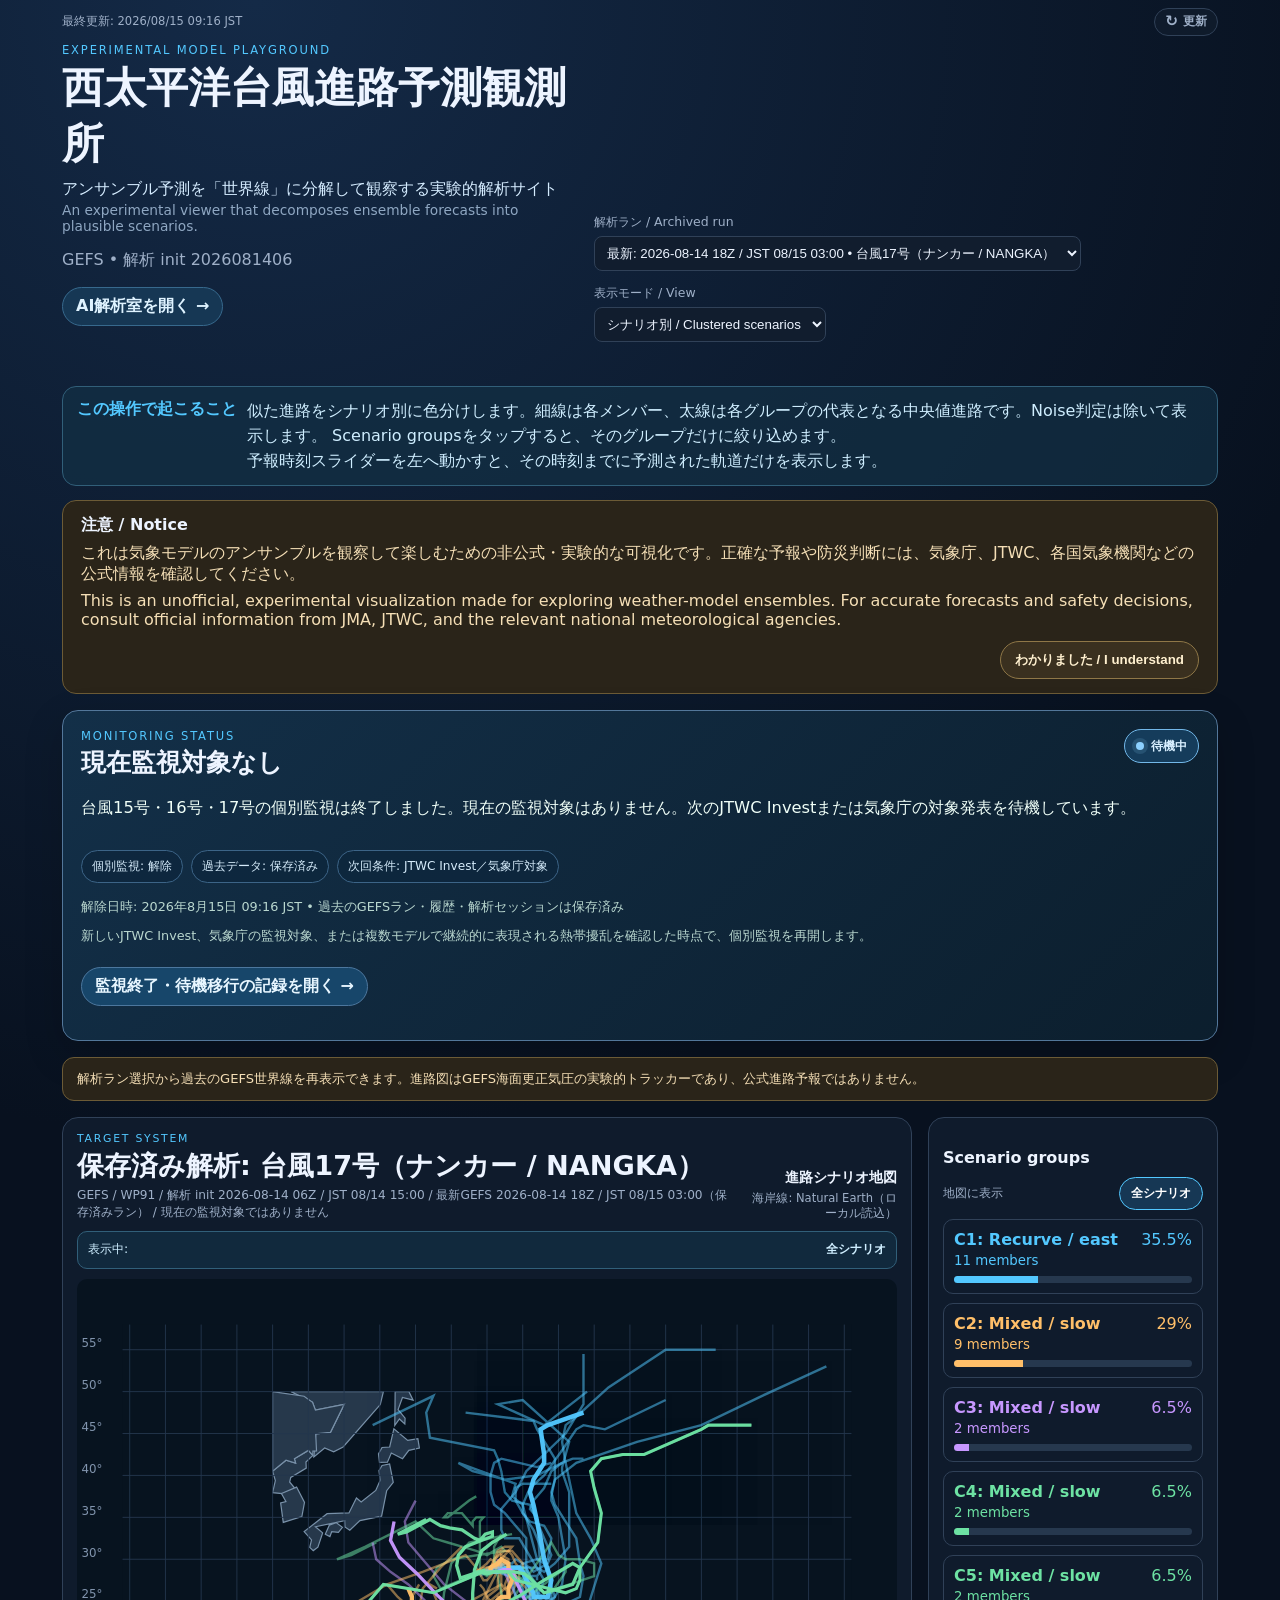
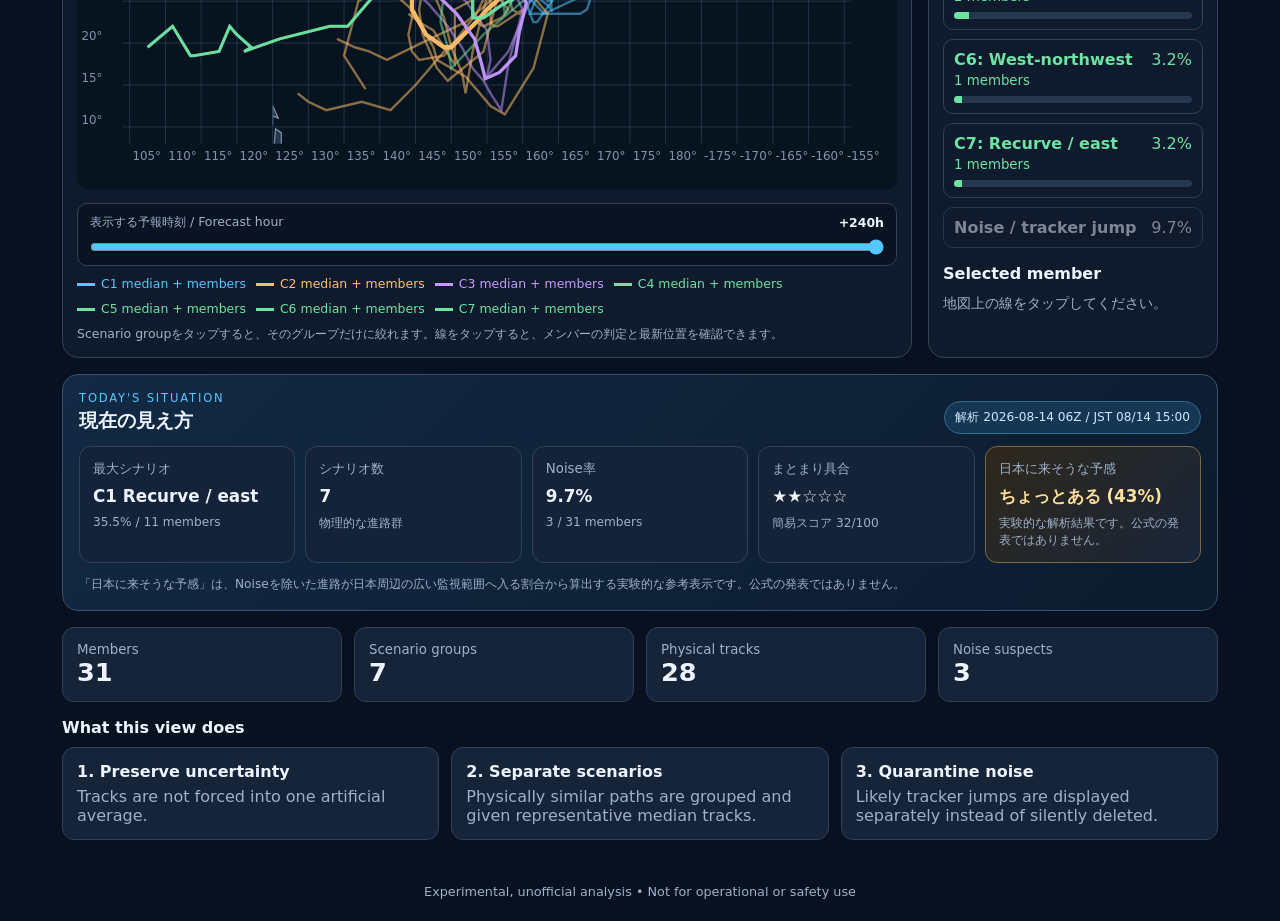
==== index.html @ e4cf3790 "Refresh standby status assets" ====
<!doctype html>
<html lang="ja">
<head>
<meta charset="utf-8"><meta name="viewport" content="width=device-width,initial-scale=1">
<title>西太平洋台風進路予測観測所</title>
<link rel="stylesheet" href="styles.css?v=20260730-map-hour-slider">
<link rel="stylesheet" href="refresh-control.css?v=20260730-last-updated">
<link rel="stylesheet" href="target-layout.css?v=20260716-1748">
<link rel="stylesheet" href="monitor-status.css?v=20260815-standby">
<style>.trackingIdentityNotice{margin:0 0 10px;padding:9px 11px;border:1px solid #8f7747;border-radius:9px;background:#2a2419;color:#ffe1a3;font-size:.8rem;line-height:1.5}</style>
</head>
<body>
<header>
  <div class="utilityBar">
    <time id="lastUpdated" class="lastUpdated" aria-live="polite">最終更新: 確認中…</time>
    <button id="refreshButton" class="refreshButton" type="button" aria-label="最新データに更新">
      <span aria-hidden="true">↻</span>
      更新
    </button>
  </div>
  <div class="headerLayout">
    <div>
      <p class="eyebrow">EXPERIMENTAL MODEL PLAYGROUND</p>
      <h1 id="title">西太平洋台風進路予測観測所</h1>
      <p class="tagline">アンサンブル予測を「世界線」に分解して観察する実験的解析サイト</p>
      <p class="taglineEn">An experimental viewer that decomposes ensemble forecasts into plausible scenarios.</p>
      <p id="subtitle"></p>
      <p><a class="analysisRoomLink" href="analysis.html">AI解析室を開く →</a></p>
    </div>
    <div class="controls">
      <label>解析ラン / Archived run
        <select id="runSelector" aria-label="表示するGEFS解析ラン">
          <option value="./data.json">最新ランを読み込み中…</option>
        </select>
      </label>
      <label>表示モード / View
        <select id="view">
          <option value="clustered">シナリオ別 / Clustered scenarios</option>
          <option value="raw">全進路 / Raw spaghetti</option>
          <option value="noise">ノイズ診断 / Noise diagnostics</option>
        </select>
      </label>
    </div>
  </div>
</header>
<main>
  <section id="controlHelp" class="controlHelp" aria-live="polite"></section>
  <section id="disclaimer" class="disclaimer">
    <strong>注意 / Notice</strong>
    <div class="disclaimerBody"><p id="discJa"></p><p id="discEn"></p></div>
    <div class="disclaimerActions"><button id="disclaimerDismiss" type="button" aria-expanded="true">わかりました / I understand</button></div>
  </section>
  <section class="monitorStatus" aria-labelledby="monitorStatusTitle">
    <div class="monitorStatusHeader">
      <div>
        <p class="eyebrow">MONITORING STATUS</p>
        <h2 id="monitorStatusTitle">公式IDを照合中…</h2>
      </div>
      <span id="monitorStateBadge" class="monitorStateBadge">確認中</span>
    </div>
    <p id="monitorConclusion" class="monitorConclusion">公式ソースを読み込んでいます。</p>
    <div id="officialIdentityList" class="officialIdentityList" aria-label="公式ID照合結果"></div>
    <div id="monitorSignals" class="monitorSignals" aria-label="ID照合状況"></div>
    <p id="monitorMeta" class="monitorMeta"></p>
    <p id="monitorNext" class="monitorNext"></p>
    <p><a class="analysisRoomLink" href="analysis.html" data-monitor-session-link>監視対象の切替記録を開く →</a></p>
  </section>
  <aside class="archivedRunNotice" aria-label="保存済み解析データについて">
    解析ラン選択から過去のGEFS世界線を再表示できます。進路図はGEFS海面更正気圧の実験的トラッカーであり、公式進路予報ではありません。
  </aside>
  <section class="layout mapFirst">
    <div class="plotPanel">
      <div class="mapHeader">
        <div class="mapTitleBlock">
          <span class="eyebrow">TARGET SYSTEM</span>
          <strong id="targetName">読み込み中…</strong>
          <small id="targetMeta"></small>
        </div>
        <div class="mapStatusBlock"><strong>進路シナリオ地図</strong><span id="mapStatus">海岸線を読み込み中…</span></div>
      </div>
      <p id="trackingIdentityNotice" class="trackingIdentityNotice" hidden aria-live="polite"></p>
      <div id="activeScenarioFilter" class="activeScenarioFilter" aria-live="polite"></div>
      <svg id="plot" viewBox="0 0 900 560" role="img" aria-label="Western Pacific ensemble tracks over a geographic basemap"></svg>
      <label class="forecastTimeControl" for="hour">
        <span class="forecastTimeHeader">
          <span>表示する予報時刻 / Forecast hour</span>
          <output id="hourLabel" for="hour">+240h</output>
        </span>
        <input id="hour" type="range" min="0" max="240" step="6" value="240">
      </label>
      <div class="legend" id="legend"></div>
      <p class="mapHint">Scenario groupをタップすると、そのグループだけに絞れます。線をタップすると、メンバーの判定と最新位置を確認できます。</p>
    </div>
    <aside><h2>Scenario groups</h2><div id="clusters"></div><h2>Selected member</h2><div id="detail" class="detail">地図上の線をタップしてください。</div></aside>
  </section>
  <section class="situationPanel" aria-labelledby="situationTitle">
    <div class="situationHeader">
      <div><p class="eyebrow">TODAY'S SITUATION</p><h2 id="situationTitle">現在の見え方</h2></div>
      <span id="situationUpdated" class="updatedBadge">計算中…</span>
    </div>
    <div id="situationCards" class="situationCards"><article class="situationCard"><small>状況カード</small><strong>計算中…</strong><span>最新データを読み込んでいます</span></article></div>
    <p class="situationNote">「日本に来そうな予感」は、Noiseを除いた進路が日本周辺の広い監視範囲へ入る割合から算出する実験的な参考表示です。公式の発表ではありません。</p>
  </section>
  <section id="metrics" class="metrics"></section>
  <section><h2>What this view does</h2><div class="explain"><div><b>1. Preserve uncertainty</b><span>Tracks are not forced into one artificial average.</span></div><div><b>2. Separate scenarios</b><span>Physically similar paths are grouped and given representative median tracks.</span></div><div><b>3. Quarantine noise</b><span>Likely tracker jumps are displayed separately instead of silently deleted.</span></div></div></section>
</main>
<footer>Experimental, unofficial analysis • Not for operational or safety use</footer>
<script src="app.js?v=20260815-standby"></script>
<script src="refresh-control.js?v=20260727"></script>
</body></html>
---- styles.css ----
:root{--bg:#08111f;--panel:#111d2e;--card:#16243a;--text:#edf4ff;--muted:#9fb0c8;--line:#304158;--accent:#53c8ff;--warn:#ffbf69;--noise:#a8afbd;--c1:#53c8ff;--c2:#ffbf69;--c3:#c797ff;--c4:#6de2a3}*{box-sizing:border-box}body{margin:0;background:radial-gradient(circle at 20% 0,#142a47 0,#08111f 42%);color:var(--text);font-family:system-ui,-apple-system,"Segoe UI",sans-serif}header,main,footer{max-width:1200px;margin:auto;padding:22px}header{display:flex;justify-content:space-between;gap:24px;align-items:end}.eyebrow{font-size:.72rem;letter-spacing:.16em;color:var(--accent);margin:0}h1{margin:.2rem 0;font-size:clamp(1.6rem,4vw,2.6rem)}h2{font-size:1rem;margin:1rem 0 .6rem}p{color:var(--muted)}.tagline{margin:.45rem 0 .1rem;color:#d5ecff}.taglineEn{margin:.1rem 0;color:#8fa7c2;font-size:.86rem}.analysisRoomLink{display:inline-flex;align-items:center;min-height:38px;padding:8px 13px;border:1px solid #37698d;border-radius:999px;background:#163754;color:#dff3ff;text-decoration:none;font-weight:700}.analysisRoomLink:hover{border-color:var(--accent);background:#1a4568}.controls{display:flex;gap:14px;flex-wrap:wrap}.controls label{font-size:.78rem;color:var(--muted);display:grid;gap:5px;min-width:210px}.controls select,.controls input{accent-color:var(--accent);background:var(--panel);color:var(--text);border:1px solid var(--line);border-radius:8px;padding:8px}.controlHelp{display:grid;grid-template-columns:auto 1fr;gap:10px;align-items:start;border:1px solid #315f79;background:rgba(18,48,68,.72);border-radius:14px;padding:12px 14px;margin-bottom:14px}.controlHelp strong{color:var(--accent);white-space:nowrap}.controlHelp p{margin:0;color:#cfeeff;line-height:1.55}.disclaimer{border:1px solid #6c5b36;background:#2a2419;border-radius:14px;padding:14px 18px;transition:.2s ease}.disclaimer p{margin:.4rem 0;color:#f5dfb6}.disclaimerActions{display:flex;justify-content:flex-end;margin-top:12px}.disclaimer button{border:1px solid #8f7747;background:#3a301f;color:#fff0cf;border-radius:999px;padding:9px 14px;font-weight:700}.disclaimer button:active{transform:translateY(1px)}.disclaimer.collapsed .disclaimerBody{display:none}.disclaimer.collapsed{padding:10px 14px;display:flex;align-items:center;justify-content:space-between;gap:12px}.disclaimer.collapsed .disclaimerActions{margin:0}.targetPanel{display:flex;justify-content:space-between;align-items:center;gap:18px;margin:16px 0 12px;padding:14px 16px;border:1px solid #3b6581;background:linear-gradient(135deg,rgba(21,54,79,.95),rgba(12,30,48,.95));border-radius:14px}.targetPanel h2{margin:.15rem 0 0}.targetPanel>div:last-child{text-align:right}.targetPanel strong{display:block;font-size:clamp(1.25rem,3vw,1.8rem);color:#fff}.targetPanel span{display:block;margin-top:5px;color:#9fb8cf;font-size:.78rem}.situationPanel{margin:16px 0;padding:16px;background:linear-gradient(135deg,rgba(19,43,70,.94),rgba(13,28,47,.94));border:1px solid #36506e;border-radius:16px}.situationHeader{display:flex;align-items:end;justify-content:space-between;gap:14px;margin-bottom:12px}.situationHeader h2{font-size:1.2rem;margin:.2rem 0 0}.updatedBadge{font-size:.76rem;color:#cce8ff;background:#163754;border:1px solid #37698d;border-radius:999px;padding:7px 10px}.situationCards{display:grid;grid-template-columns:repeat(5,minmax(0,1fr));gap:10px}.situationCard{background:rgba(22,36,58,.94);border:1px solid var(--line);border-radius:12px;padding:13px;min-width:0}.situationCard small{display:block;color:var(--muted);margin-bottom:7px}.situationCard strong{display:block;font-size:1.05rem;line-height:1.35;overflow-wrap:anywhere}.situationCard span{display:block;color:var(--muted);font-size:.76rem;margin-top:7px}.situationCard.japanVibe{border-color:#7b6841;background:linear-gradient(135deg,#2e281b,#19253a)}.situationCard.japanVibe strong{color:#ffe09b}.situationNote{font-size:.76rem;line-height:1.55;margin:.8rem 0 0}.metrics{display:grid;grid-template-columns:repeat(4,1fr);gap:12px;margin:16px 0}.metric{background:var(--card);border:1px solid var(--line);border-radius:12px;padding:14px}.metric small{display:block;color:var(--muted)}.metric b{font-size:1.6rem}.layout{display:grid;grid-template-columns:minmax(0,1fr) 290px;gap:16px}.mapFirst{margin-top:0}.plotPanel,aside{background:rgba(17,29,46,.88);border:1px solid var(--line);border-radius:16px;padding:14px}.mapHeader{display:flex;justify-content:space-between;gap:12px;align-items:center;margin-bottom:10px}.mapHeader span{font-size:.75rem;color:var(--muted)}.plotPanel svg{width:100%;height:auto;background:#07131f;border-radius:10px}.ocean{fill:#07131f}.land{fill:#26384b;stroke:#7890a8;stroke-width:1.2;vector-effect:non-scaling-stroke}.grid{stroke:#24364d;stroke-width:1}.axisText{fill:#8194ad;font-size:13px}.track{fill:none;stroke-width:2.4;opacity:.52;cursor:pointer;vector-effect:non-scaling-stroke}.track:hover,.track:focus{opacity:1;stroke-width:4}.median{fill:none;stroke-width:6;opacity:.96;pointer-events:none;vector-effect:non-scaling-stroke}.noiseTrack{stroke:var(--noise);stroke-dasharray:8 6}.clusterCard{padding:10px;border:1px solid var(--line);border-radius:10px;margin-bottom:9px}.clusterCard .row{display:flex;justify-content:space-between}.bar{height:7px;background:#26384e;border-radius:999px;overflow:hidden;margin-top:8px}.bar i{display:block;height:100%;background:currentColor}.detail{color:var(--muted);font-size:.9rem;line-height:1.6}.legend{display:flex;flex-wrap:wrap;gap:10px;margin-top:10px;color:var(--muted);font-size:.78rem}.legend span:before{content:"";display:inline-block;width:18px;height:3px;background:currentColor;margin-right:6px;vertical-align:middle}.mapHint{font-size:.78rem;margin:.6rem 0 0}.explain{display:grid;grid-template-columns:repeat(3,1fr);gap:12px}.explain div{background:var(--card);border:1px solid var(--line);border-radius:12px;padding:14px}.explain span{display:block;color:var(--muted);margin-top:6px}footer{text-align:center;color:var(--muted);font-size:.8rem}@media(max-width:1000px){.situationCards{grid-template-columns:repeat(3,minmax(0,1fr))}}@media(max-width:800px){header{align-items:start;flex-direction:column}.controls{width:100%}.controls label{flex:1}.targetPanel{align-items:flex-start;flex-direction:column}.targetPanel>div:last-child{text-align:left}.situationHeader{align-items:flex-start;flex-direction:column}.situationCards{grid-template-columns:repeat(2,minmax(0,1fr))}.situationCard.japanVibe{grid-column:1/-1}.metrics{grid-template-columns:repeat(2,1fr)}.layout{grid-template-columns:1fr}.explain{grid-template-columns:1fr}.controlHelp{grid-template-columns:1fr}.mapHeader{align-items:flex-start;flex-direction:column}.disclaimer.collapsed{align-items:flex-start;flex-direction:column}.disclaimer.collapsed .disclaimerActions{width:100%;justify-content:flex-end}}

.activeScenarioFilter{display:flex;align-items:center;justify-content:space-between;gap:10px;min-height:38px;margin:0 0 10px;padding:7px 10px;border:1px solid #315f79;border-radius:10px;background:rgba(18,48,68,.72);color:#cfeeff;font-size:.78rem}.activeScenarioFilter[hidden]{display:none}.activeScenarioFilter button{border:1px solid #4d7b98;border-radius:999px;background:#163754;color:#e7f6ff;padding:6px 10px;font:inherit;font-weight:700;cursor:pointer}.median{stroke-width:4}.clusterFilterHeader{display:flex;align-items:center;justify-content:space-between;gap:10px;margin-bottom:9px;color:var(--muted);font-size:.78rem}.clusterFilterReset{border:1px solid var(--line);border-radius:999px;background:#16243a;color:#cfeeff;padding:7px 11px;font:inherit;font-weight:700;cursor:pointer}.clusterFilterReset.is-selected{border-color:var(--accent);background:#163754;color:#fff}.clusterCard{display:block;width:100%;background:transparent;color:inherit;text-align:left;font:inherit;transition:opacity .18s ease,border-color .18s ease,background .18s ease,transform .18s ease}.clusterCard[data-cluster-filter]{cursor:pointer}.clusterCard[data-cluster-filter]:hover{border-color:currentColor;background:rgba(83,200,255,.06)}.clusterCard[data-cluster-filter]:active{transform:translateY(1px)}.clusterCard:focus-visible,.clusterFilterReset:focus-visible,.activeScenarioFilter button:focus-visible{outline:3px solid #fff;outline-offset:2px}.clusterCard.is-selected{border-color:currentColor;background:rgba(83,200,255,.1);box-shadow:inset 0 0 0 1px currentColor}.clusterCard.is-muted{opacity:.46}.clusterCard .row{gap:8px}.clusterCard small{display:block;margin-top:4px}.noiseCard{opacity:.72}@media(max-width:800px){.activeScenarioFilter{align-items:flex-start;flex-direction:column}}

.forecastTimeControl{display:grid;gap:8px;margin-top:10px;padding:10px 12px;border:1px solid var(--line);border-radius:10px;background:rgba(8,17,31,.72);color:var(--muted);font-size:.78rem}.forecastTimeHeader{display:flex;align-items:center;justify-content:space-between;gap:12px}.forecastTimeHeader output{color:var(--text);font-weight:800;font-variant-numeric:tabular-nums}.forecastTimeControl input{width:100%;margin:0;accent-color:var(--accent)}
---- refresh-control.css ----
header {
  display: block;
  padding-top: 8px;
}

.utilityBar {
  display: flex;
  align-items: center;
  justify-content: space-between;
  gap: 12px;
  margin-bottom: 7px;
}

.lastUpdated {
  color: var(--muted);
  font-size: 0.72rem;
  line-height: 1.35;
}

.refreshButton {
  display: inline-flex;
  flex-shrink: 0;
  align-items: center;
  justify-content: center;
  gap: 5px;
  min-height: 28px;
  padding: 4px 10px;
  border: 1px solid var(--line);
  border-radius: 999px;
  background: rgba(17, 29, 46, 0.78);
  color: var(--muted);
  font: inherit;
  font-size: 0.72rem;
  font-weight: 700;
  line-height: 1;
  cursor: pointer;
}

.refreshButton span {
  font-size: 0.95rem;
  line-height: 1;
}

.refreshButton:hover {
  border-color: var(--accent);
  color: var(--text);
  background: #163754;
}

.refreshButton:active {
  transform: translateY(1px);
}

.refreshButton:focus-visible {
  outline: 2px solid var(--accent);
  outline-offset: 2px;
}

.headerLayout {
  display: flex;
  justify-content: space-between;
  gap: 24px;
  align-items: end;
}

@media (max-width: 800px) {
  .lastUpdated {
    font-size: 0.68rem;
  }

  .refreshButton {
    min-height: 30px;
  }

  .headerLayout {
    align-items: start;
    flex-direction: column;
  }
}
---- target-layout.css ----
.mapFirst{margin-top:16px}.mapHeader{align-items:flex-end}.mapTitleBlock{display:grid;gap:3px}.mapTitleBlock .eyebrow{font-size:.68rem;color:var(--accent)}.mapTitleBlock>strong{font-size:clamp(1.2rem,3vw,1.7rem);color:var(--text)}.mapTitleBlock small{color:var(--muted);font-size:.76rem}.mapStatusBlock{display:grid;gap:4px;text-align:right}.mapStatusBlock>strong{font-size:.9rem}.mapStatusBlock>span{font-size:.72rem;color:var(--muted)}@media(max-width:800px){.mapHeader{align-items:flex-start}.mapStatusBlock{text-align:left}}
---- monitor-status.css ----
.monitorStatus{margin:16px 0;padding:18px;border:1px solid #3f7b62;border-radius:16px;background:linear-gradient(135deg,rgba(16,57,49,.96),rgba(12,31,46,.96));box-shadow:0 14px 38px rgba(0,0,0,.18)}
.monitorStatusHeader{display:flex;align-items:flex-start;justify-content:space-between;gap:16px}
.monitorStatusHeader h2{margin:.2rem 0 0;font-size:clamp(1.2rem,3vw,1.55rem)}
.monitorStateBadge{display:inline-flex;align-items:center;min-height:34px;padding:6px 11px;border:1px solid #59b98e;border-radius:999px;background:#143f35;color:#bff7dc;font-size:.78rem;font-weight:800;white-space:nowrap}
.monitorStateBadge::before{content:"";width:8px;height:8px;margin-right:7px;border-radius:50%;background:#6de2a3;box-shadow:0 0 0 4px rgba(109,226,163,.14)}
.monitorConclusion{margin:.9rem 0;color:#f0fff8;font-size:1.02rem;line-height:1.75}
.monitorSignals{display:flex;flex-wrap:wrap;gap:8px;margin:.85rem 0}
.monitorSignals span{padding:7px 10px;border:1px solid #356a5a;border-radius:999px;background:rgba(8,31,31,.7);color:#d9f5e8;font-size:.76rem}
.monitorSignals strong{color:#7ce8b5}
.officialIdentityList{display:grid;grid-template-columns:repeat(3,minmax(0,1fr));gap:9px;margin:.85rem 0}
.identitySource{display:grid;gap:3px;min-height:74px;padding:10px 11px;border:1px solid #356a5a;border-radius:11px;background:rgba(8,31,31,.7);color:#e7fff5;text-decoration:none}
.identitySource:hover{border-color:#7ce8b5;background:rgba(16,70,55,.74)}
.identitySource small{color:#8fbeb0;font-size:.68rem;letter-spacing:.06em}.identitySource strong{font-size:.92rem;line-height:1.3}.identitySource span{color:#b9d7cf;font-size:.7rem}
.monitorMeta,.monitorNext{margin:.55rem 0;color:#b9d7cf;font-size:.8rem;line-height:1.6}
.monitorStatus .analysisRoomLink{margin-top:.25rem;border-color:#3f8066;background:#164d3e;color:#e5fff4}
.monitorStatus.is-standby{border-color:#53779a;background:linear-gradient(135deg,rgba(19,48,73,.97),rgba(12,31,46,.97))}
.monitorStatus.is-standby .monitorStateBadge{border-color:#73b8e9;background:#153c5b;color:#d8efff}
.monitorStatus.is-standby .monitorStateBadge::before{background:#8bd0ff;box-shadow:0 0 0 4px rgba(139,208,255,.14)}
.monitorStatus.is-standby .monitorSignals span{border-color:#3c6487;background:rgba(12,38,61,.75);color:#d5ebfa}
.monitorStatus.is-standby .monitorSignals strong{color:#9bd7ff}
.monitorStatus.is-standby .analysisRoomLink{border-color:#4c779e;background:#17466a;color:#e7f6ff}
.archivedRunNotice{margin:16px 0 0;padding:11px 14px;border:1px solid #6c5b36;border-radius:12px;background:#2a2419;color:#f5dfb6;font-size:.82rem;line-height:1.55}
@media(max-width:800px){.monitorStatusHeader{flex-direction:column}.monitorStateBadge{align-self:flex-start}.officialIdentityList{grid-template-columns:1fr}.identitySource{min-height:0}}
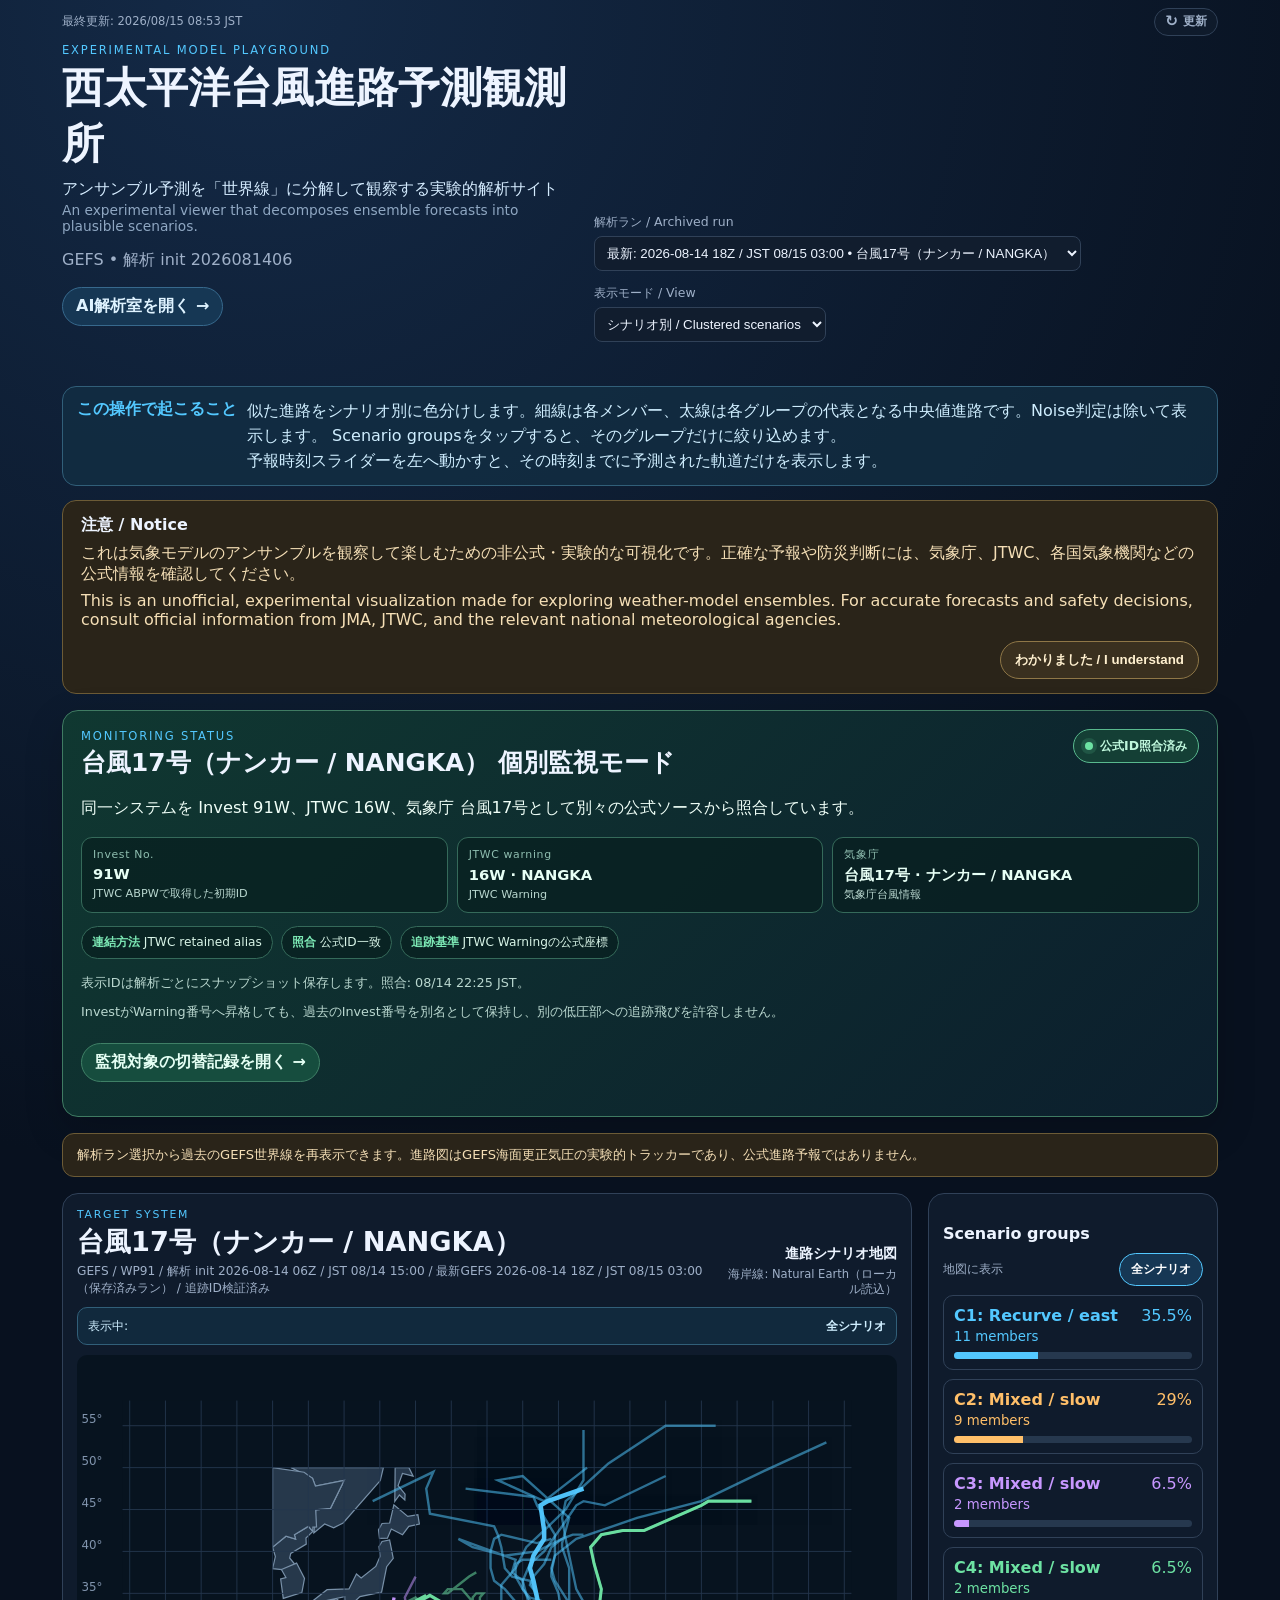
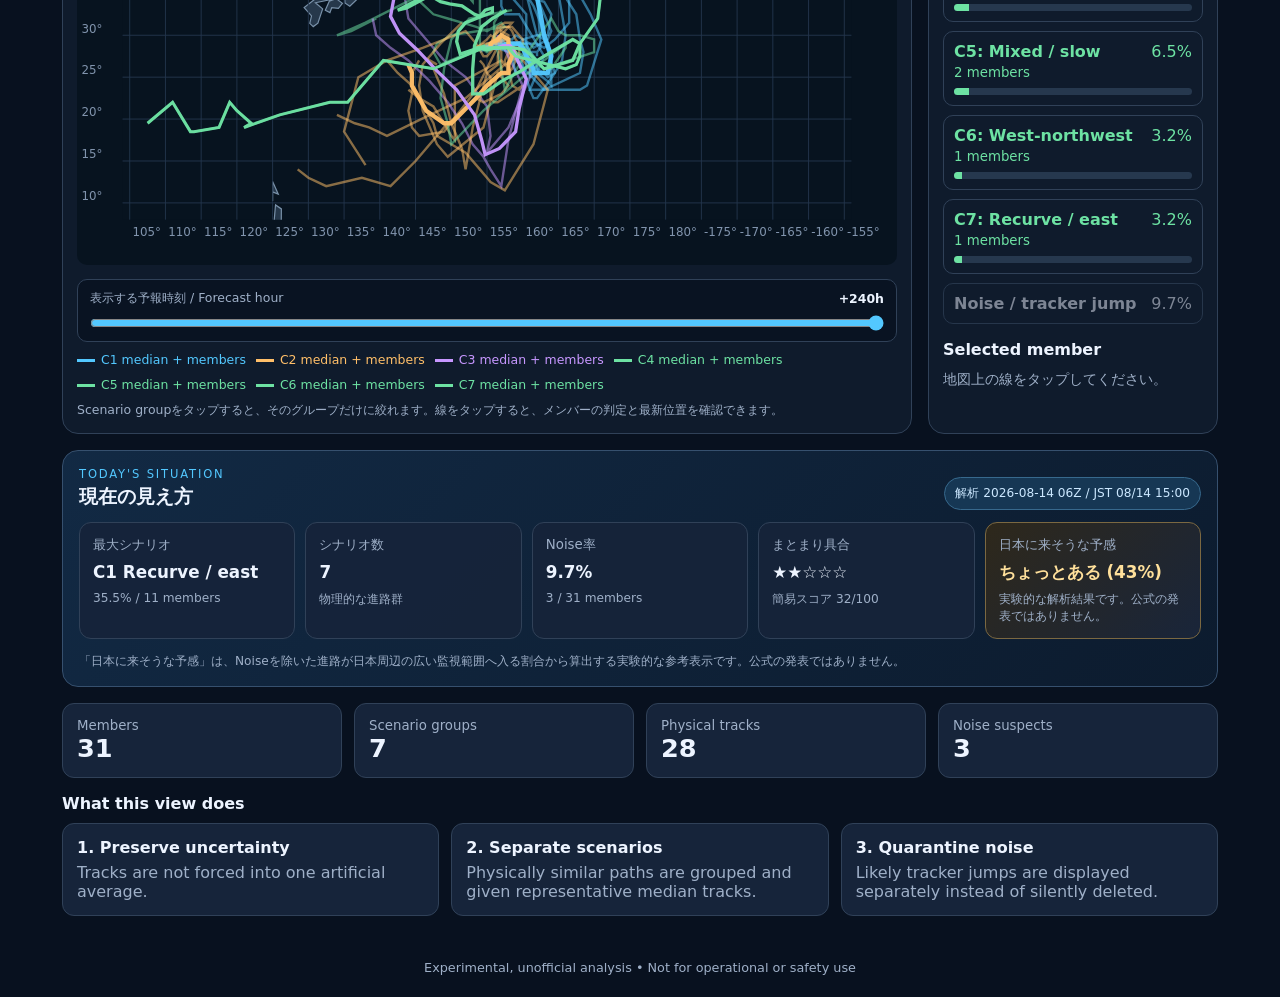
==== commit 6ab5a7e8: "Activate monitoring for Invest 92W" ====
--- a/index.html
+++ b/index.html
@@ -6,7 +6,7 @@
 <link rel="stylesheet" href="styles.css?v=20260730-map-hour-slider">
 <link rel="stylesheet" href="refresh-control.css?v=20260730-last-updated">
 <link rel="stylesheet" href="target-layout.css?v=20260716-1748">
-<link rel="stylesheet" href="monitor-status.css?v=20260815-standby">
+<link rel="stylesheet" href="monitor-status.css?v=20260818-92w">
 <style>.trackingIdentityNotice{margin:0 0 10px;padding:9px 11px;border:1px solid #8f7747;border-radius:9px;background:#2a2419;color:#ffe1a3;font-size:.8rem;line-height:1.5}</style>
 </head>
 <body>
@@ -105,6 +105,6 @@
   <section><h2>What this view does</h2><div class="explain"><div><b>1. Preserve uncertainty</b><span>Tracks are not forced into one artificial average.</span></div><div><b>2. Separate scenarios</b><span>Physically similar paths are grouped and given representative median tracks.</span></div><div><b>3. Quarantine noise</b><span>Likely tracker jumps are displayed separately instead of silently deleted.</span></div></div></section>
 </main>
 <footer>Experimental, unofficial analysis • Not for operational or safety use</footer>
-<script src="app.js?v=20260815-standby"></script>
+<script src="app.js?v=20260818-92w"></script>
 <script src="refresh-control.js?v=20260727"></script>
 </body></html>
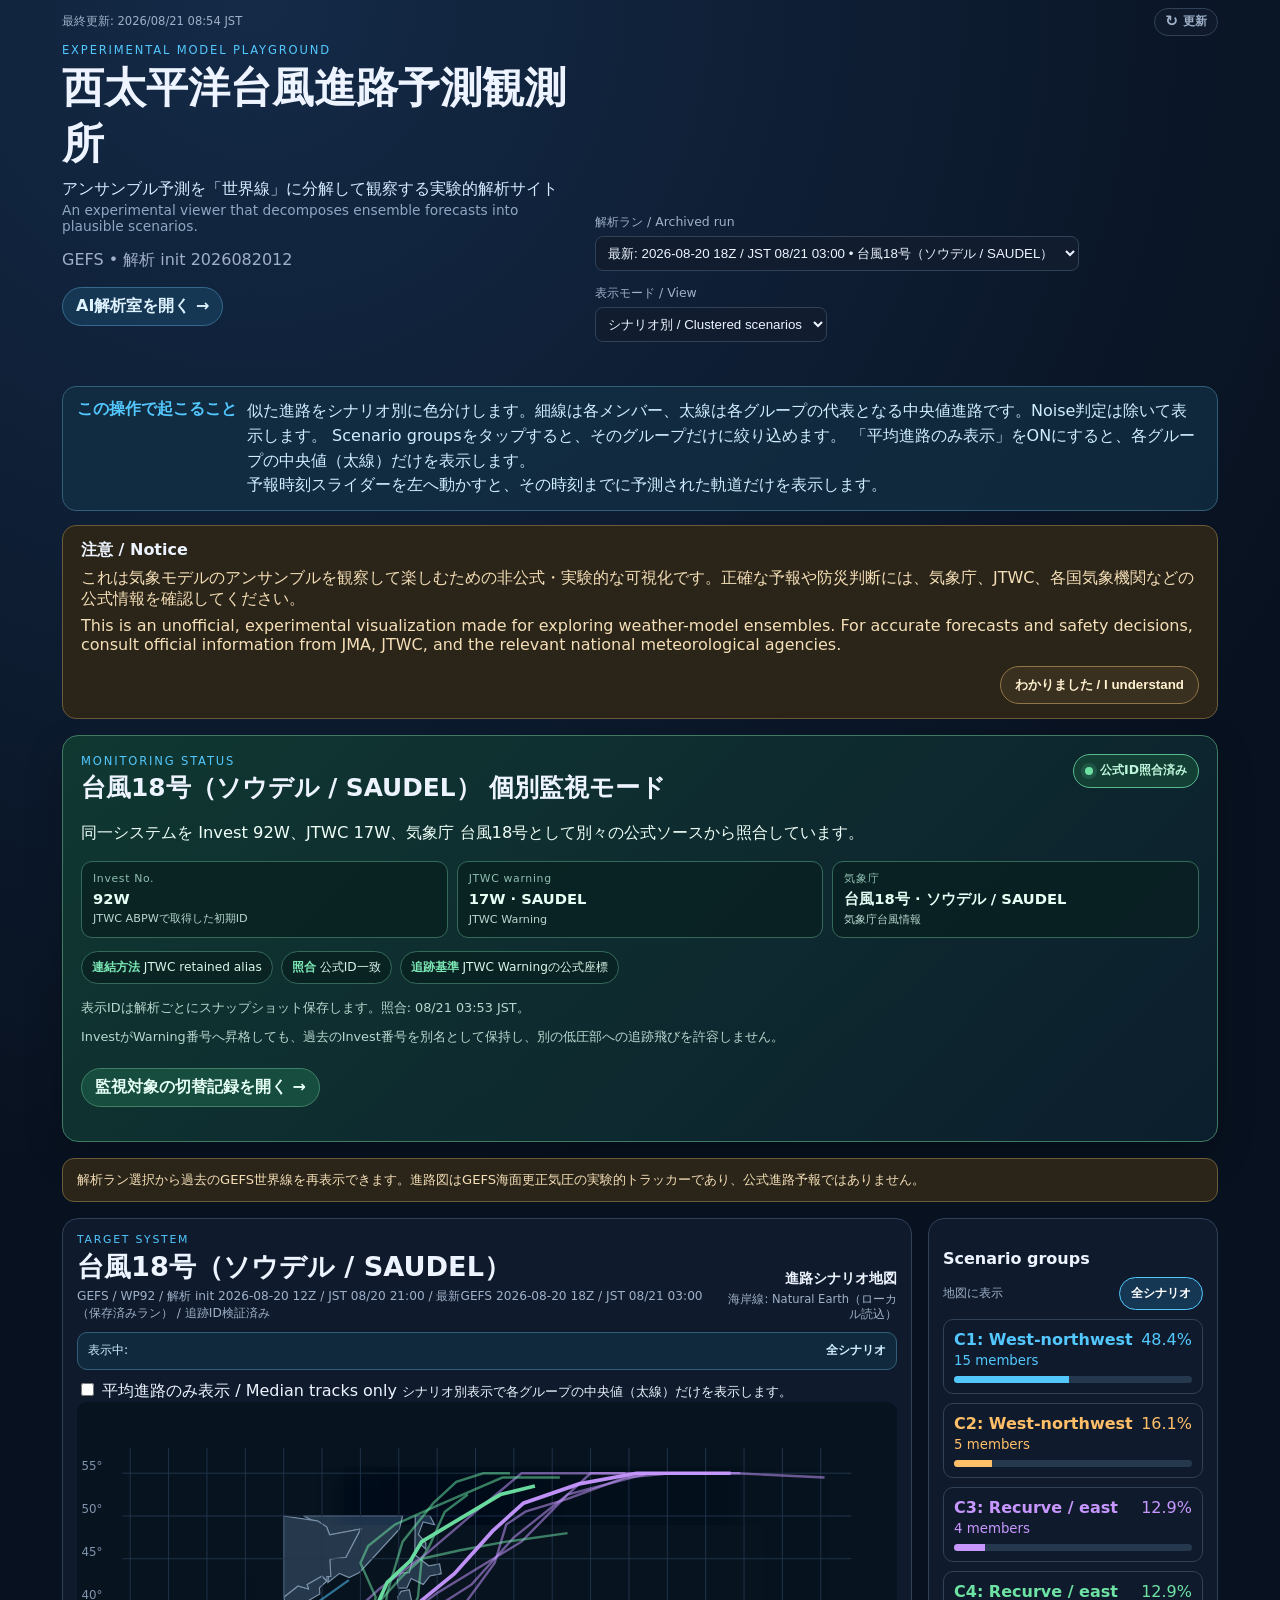
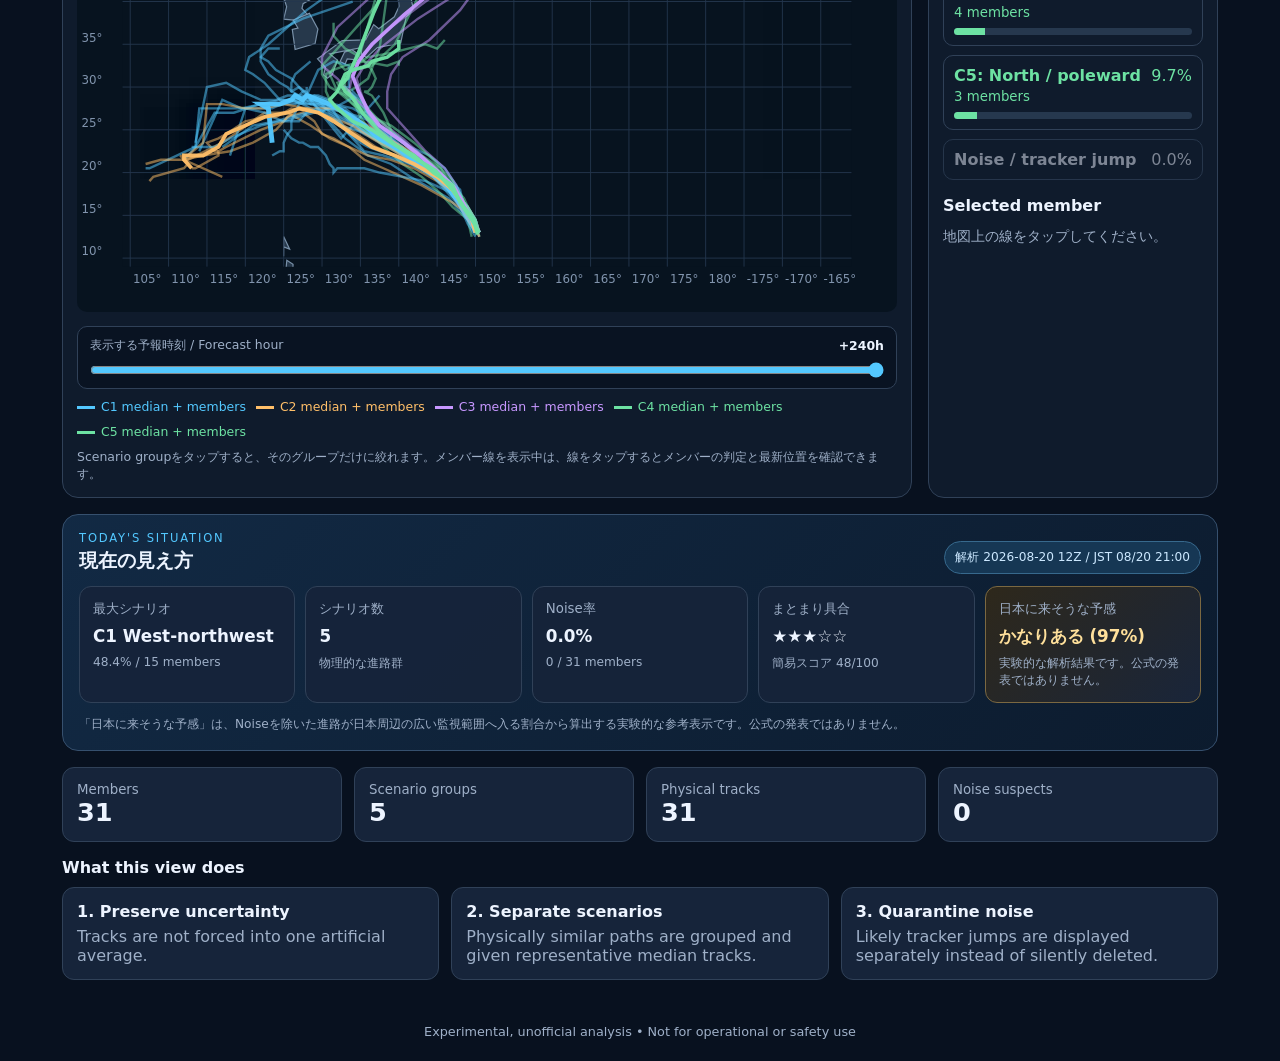
==== commit 8bb42bb6: "Update index.html for median-only track toggle" ====
--- a/index.html
+++ b/index.html
@@ -3,7 +3,7 @@
 <head>
 <meta charset="utf-8"><meta name="viewport" content="width=device-width,initial-scale=1">
 <title>西太平洋台風進路予測観測所</title>
-<link rel="stylesheet" href="styles.css?v=20260730-map-hour-slider">
+<link rel="stylesheet" href="styles.css?v=20260821-median-only">
 <link rel="stylesheet" href="refresh-control.css?v=20260730-last-updated">
 <link rel="stylesheet" href="target-layout.css?v=20260716-1748">
 <link rel="stylesheet" href="monitor-status.css?v=20260818-92w">
@@ -80,6 +80,13 @@
       </div>
       <p id="trackingIdentityNotice" class="trackingIdentityNotice" hidden aria-live="polite"></p>
       <div id="activeScenarioFilter" class="activeScenarioFilter" aria-live="polite"></div>
+      <div class="mapDisplayControls" aria-label="進路表示オプション">
+        <label class="trackDisplayToggle" for="medianOnly">
+          <input id="medianOnly" type="checkbox" aria-describedby="medianOnlyHelp">
+          <span>平均進路のみ表示 / Median tracks only</span>
+        </label>
+        <small id="medianOnlyHelp">シナリオ別表示で各グループの中央値（太線）だけを表示します。</small>
+      </div>
       <svg id="plot" viewBox="0 0 900 560" role="img" aria-label="Western Pacific ensemble tracks over a geographic basemap"></svg>
       <label class="forecastTimeControl" for="hour">
         <span class="forecastTimeHeader">
@@ -89,7 +96,7 @@
         <input id="hour" type="range" min="0" max="240" step="6" value="240">
       </label>
       <div class="legend" id="legend"></div>
-      <p class="mapHint">Scenario groupをタップすると、そのグループだけに絞れます。線をタップすると、メンバーの判定と最新位置を確認できます。</p>
+      <p id="mapHint" class="mapHint">Scenario groupをタップすると、そのグループだけに絞れます。メンバー線を表示中は、線をタップするとメンバーの判定と最新位置を確認できます。</p>
     </div>
     <aside><h2>Scenario groups</h2><div id="clusters"></div><h2>Selected member</h2><div id="detail" class="detail">地図上の線をタップしてください。</div></aside>
   </section>
@@ -105,6 +112,6 @@
   <section><h2>What this view does</h2><div class="explain"><div><b>1. Preserve uncertainty</b><span>Tracks are not forced into one artificial average.</span></div><div><b>2. Separate scenarios</b><span>Physically similar paths are grouped and given representative median tracks.</span></div><div><b>3. Quarantine noise</b><span>Likely tracker jumps are displayed separately instead of silently deleted.</span></div></div></section>
 </main>
 <footer>Experimental, unofficial analysis • Not for operational or safety use</footer>
-<script src="app.js?v=20260818-92w"></script>
+<script src="app.js?v=20260821-median-only"></script>
 <script src="refresh-control.js?v=20260727"></script>
 </body></html>
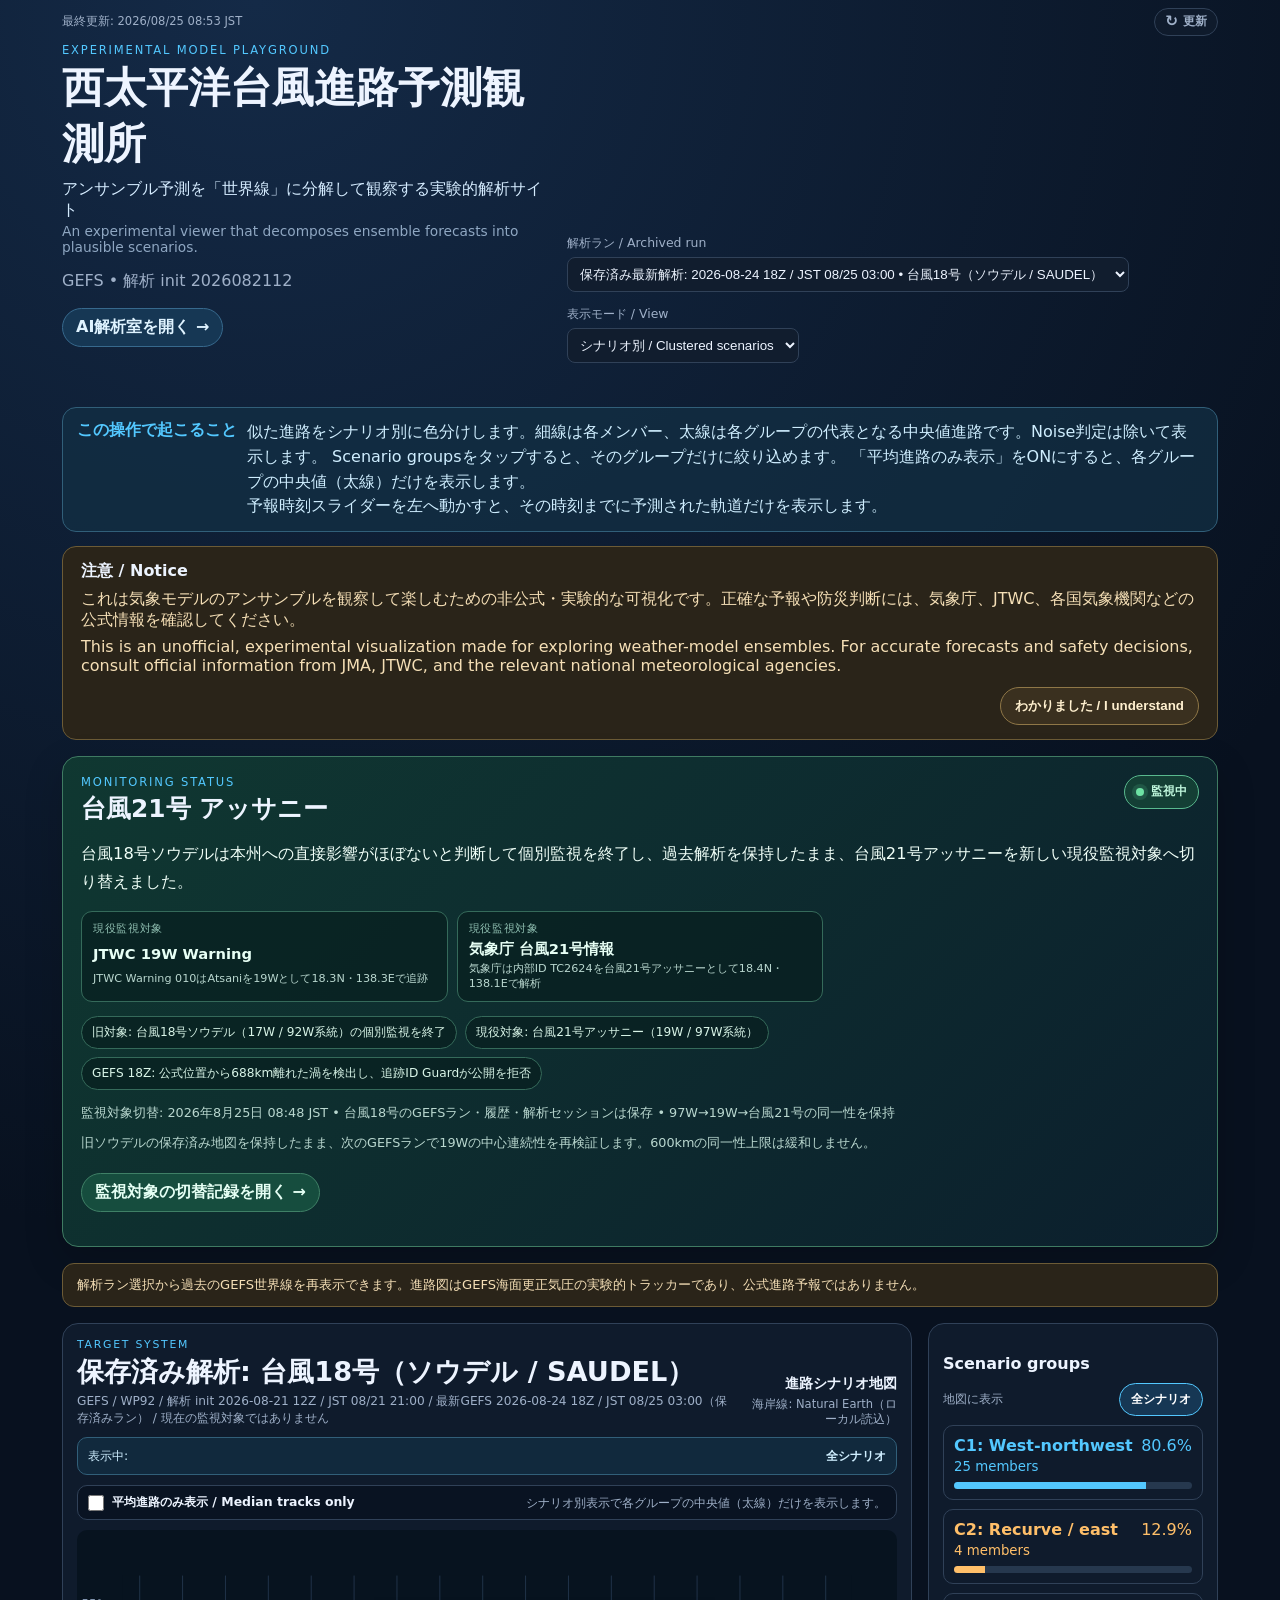
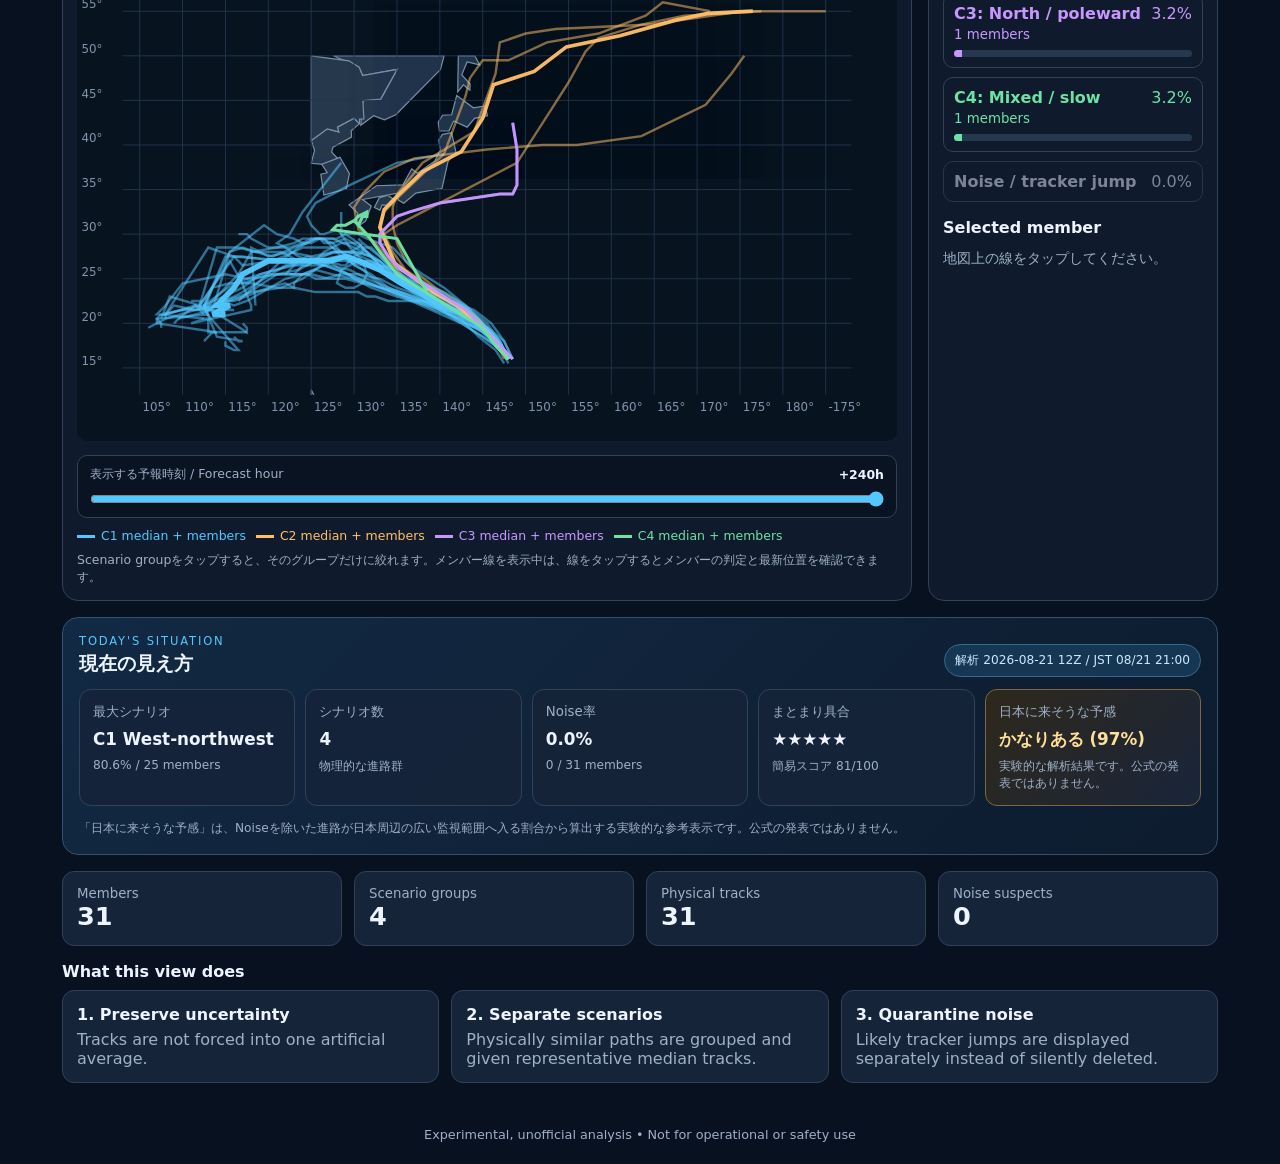
==== commit 14766e9b: "Refresh production app cache key" ====
--- a/index.html
+++ b/index.html
@@ -112,6 +112,6 @@
   <section><h2>What this view does</h2><div class="explain"><div><b>1. Preserve uncertainty</b><span>Tracks are not forced into one artificial average.</span></div><div><b>2. Separate scenarios</b><span>Physically similar paths are grouped and given representative median tracks.</span></div><div><b>3. Quarantine noise</b><span>Likely tracker jumps are displayed separately instead of silently deleted.</span></div></div></section>
 </main>
 <footer>Experimental, unofficial analysis • Not for operational or safety use</footer>
-<script src="app.js?v=20260821-median-only"></script>
+<script src="app.js?v=20260825-active-monitor"></script>
 <script src="refresh-control.js?v=20260727"></script>
 </body></html>
--- a/styles.css
+++ b/styles.css
@@ -3,3 +3,6 @@
 .activeScenarioFilter{display:flex;align-items:center;justify-content:space-between;gap:10px;min-height:38px;margin:0 0 10px;padding:7px 10px;border:1px solid #315f79;border-radius:10px;background:rgba(18,48,68,.72);color:#cfeeff;font-size:.78rem}.activeScenarioFilter[hidden]{display:none}.activeScenarioFilter button{border:1px solid #4d7b98;border-radius:999px;background:#163754;color:#e7f6ff;padding:6px 10px;font:inherit;font-weight:700;cursor:pointer}.median{stroke-width:4}.clusterFilterHeader{display:flex;align-items:center;justify-content:space-between;gap:10px;margin-bottom:9px;color:var(--muted);font-size:.78rem}.clusterFilterReset{border:1px solid var(--line);border-radius:999px;background:#16243a;color:#cfeeff;padding:7px 11px;font:inherit;font-weight:700;cursor:pointer}.clusterFilterReset.is-selected{border-color:var(--accent);background:#163754;color:#fff}.clusterCard{display:block;width:100%;background:transparent;color:inherit;text-align:left;font:inherit;transition:opacity .18s ease,border-color .18s ease,background .18s ease,transform .18s ease}.clusterCard[data-cluster-filter]{cursor:pointer}.clusterCard[data-cluster-filter]:hover{border-color:currentColor;background:rgba(83,200,255,.06)}.clusterCard[data-cluster-filter]:active{transform:translateY(1px)}.clusterCard:focus-visible,.clusterFilterReset:focus-visible,.activeScenarioFilter button:focus-visible{outline:3px solid #fff;outline-offset:2px}.clusterCard.is-selected{border-color:currentColor;background:rgba(83,200,255,.1);box-shadow:inset 0 0 0 1px currentColor}.clusterCard.is-muted{opacity:.46}.clusterCard .row{gap:8px}.clusterCard small{display:block;margin-top:4px}.noiseCard{opacity:.72}@media(max-width:800px){.activeScenarioFilter{align-items:flex-start;flex-direction:column}}
 
 .forecastTimeControl{display:grid;gap:8px;margin-top:10px;padding:10px 12px;border:1px solid var(--line);border-radius:10px;background:rgba(8,17,31,.72);color:var(--muted);font-size:.78rem}.forecastTimeHeader{display:flex;align-items:center;justify-content:space-between;gap:12px}.forecastTimeHeader output{color:var(--text);font-weight:800;font-variant-numeric:tabular-nums}.forecastTimeControl input{width:100%;margin:0;accent-color:var(--accent)}
+
+.mapDisplayControls{display:flex;align-items:center;justify-content:space-between;gap:10px;margin:0 0 10px;padding:8px 10px;border:1px solid var(--line);border-radius:10px;background:rgba(8,17,31,.72);color:var(--muted);font-size:.78rem}.trackDisplayToggle{display:inline-flex;align-items:center;gap:8px;color:var(--text);font-weight:700;cursor:pointer}.trackDisplayToggle input{width:1rem;height:1rem;margin:0;accent-color:var(--accent);cursor:pointer}.trackDisplayToggle input:focus-visible{outline:2px solid var(--accent);outline-offset:2px}.trackDisplayToggle input:disabled{cursor:not-allowed}.trackDisplayToggle.is-disabled{cursor:not-allowed;opacity:.58}.mapDisplayControls small{color:var(--muted);font-size:.72rem;line-height:1.4;text-align:right}@media(max-width:800px){.mapDisplayControls{align-items:flex-start;flex-direction:column}.mapDisplayControls small{text-align:left}}
+.median-only .track{display:none}
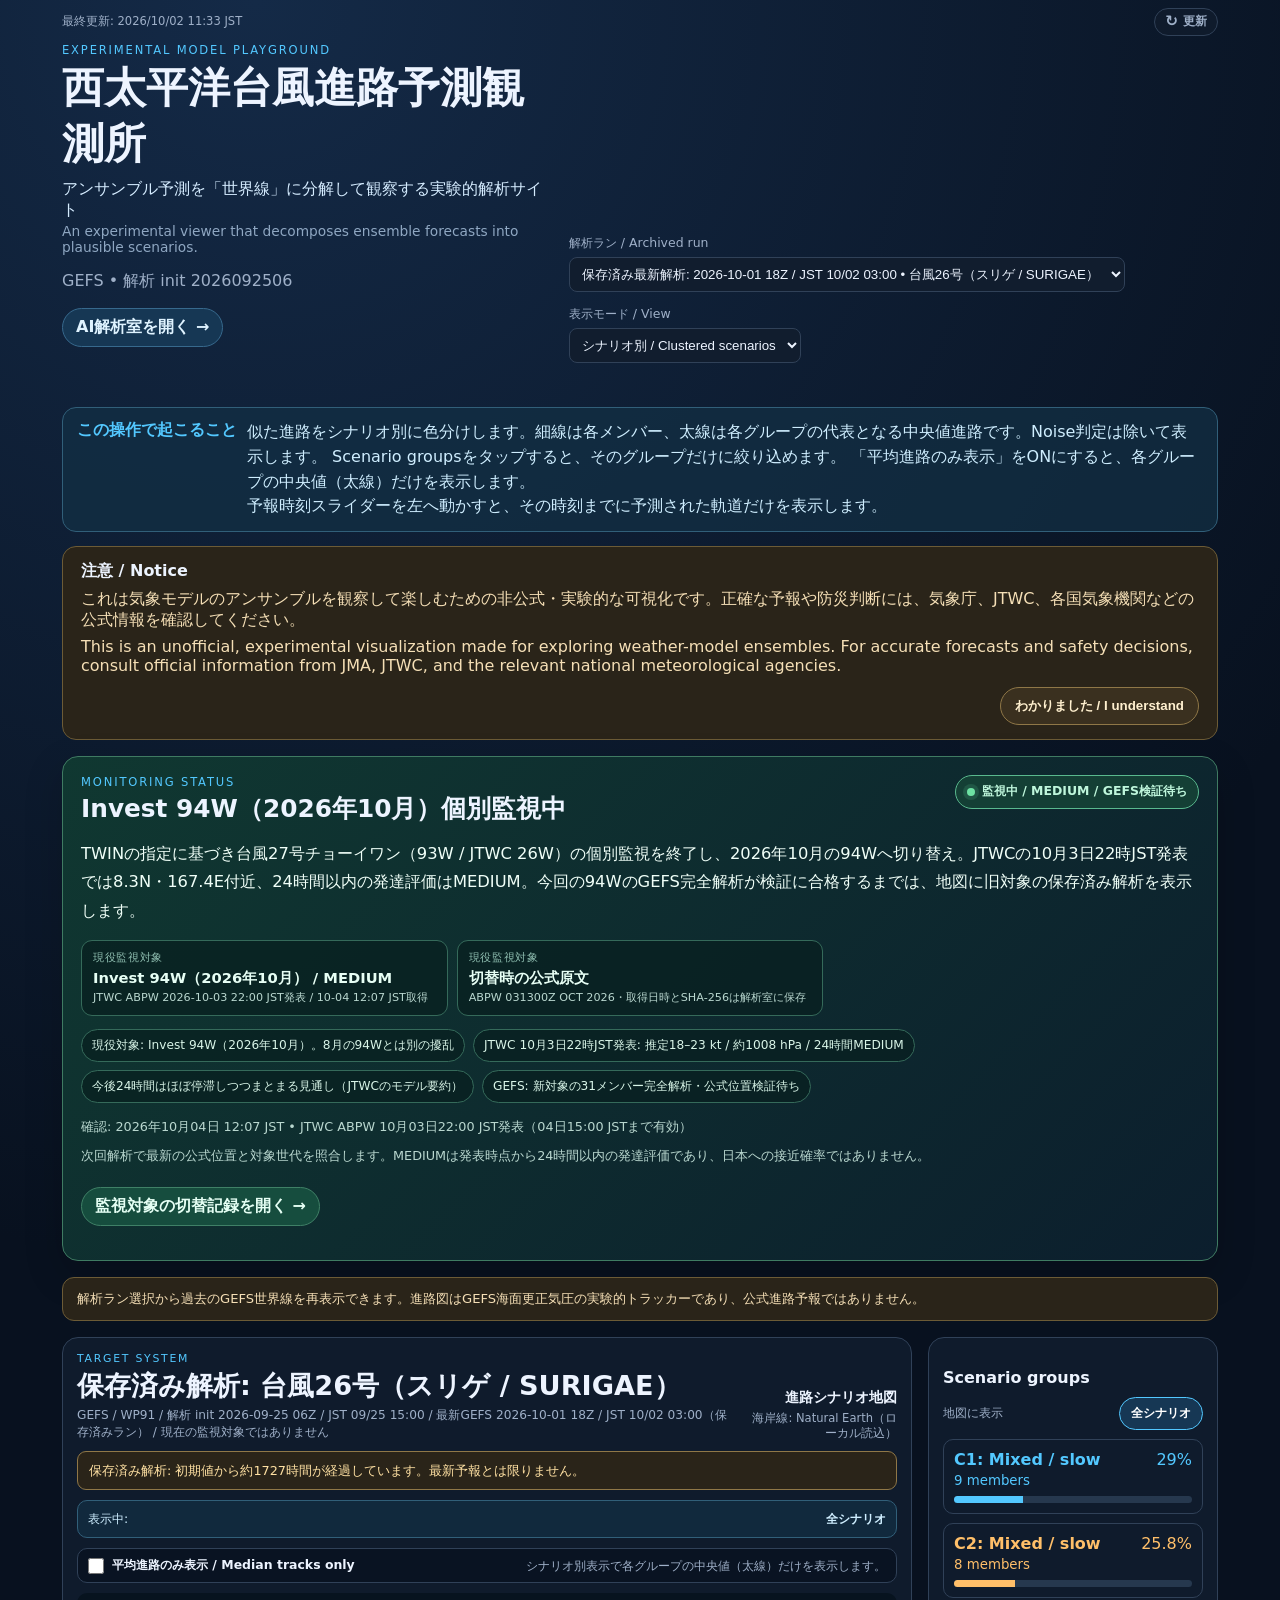
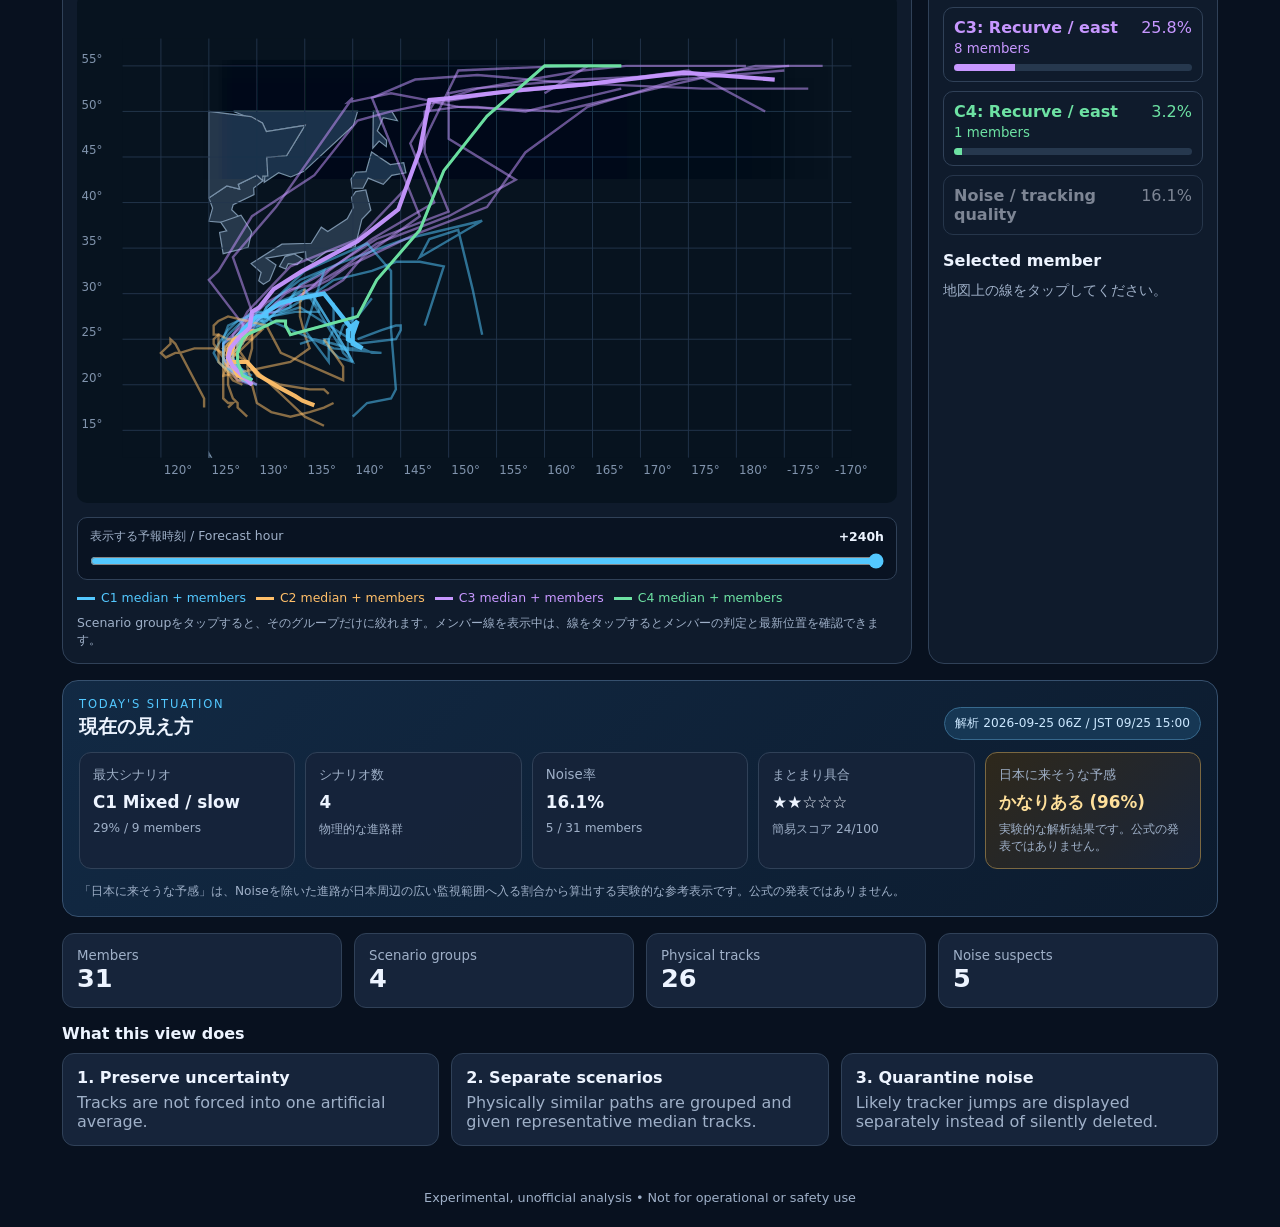
==== commit 87c8817d: "Repair GEFS domain consistency and tracking quality; isolate October 94W" ====
--- a/index.html
+++ b/index.html
@@ -112,6 +112,6 @@
   <section><h2>What this view does</h2><div class="explain"><div><b>1. Preserve uncertainty</b><span>Tracks are not forced into one artificial average.</span></div><div><b>2. Separate scenarios</b><span>Physically similar paths are grouped and given representative median tracks.</span></div><div><b>3. Quarantine noise</b><span>Likely tracker jumps are displayed separately instead of silently deleted.</span></div></div></section>
 </main>
 <footer>Experimental, unofficial analysis • Not for operational or safety use</footer>
-<script src="app.js?v=20260825-active-monitor"></script>
+<script src="app.js?v=20261004-tracking-quality-v2"></script>
 <script src="refresh-control.js?v=20260727"></script>
 </body></html>
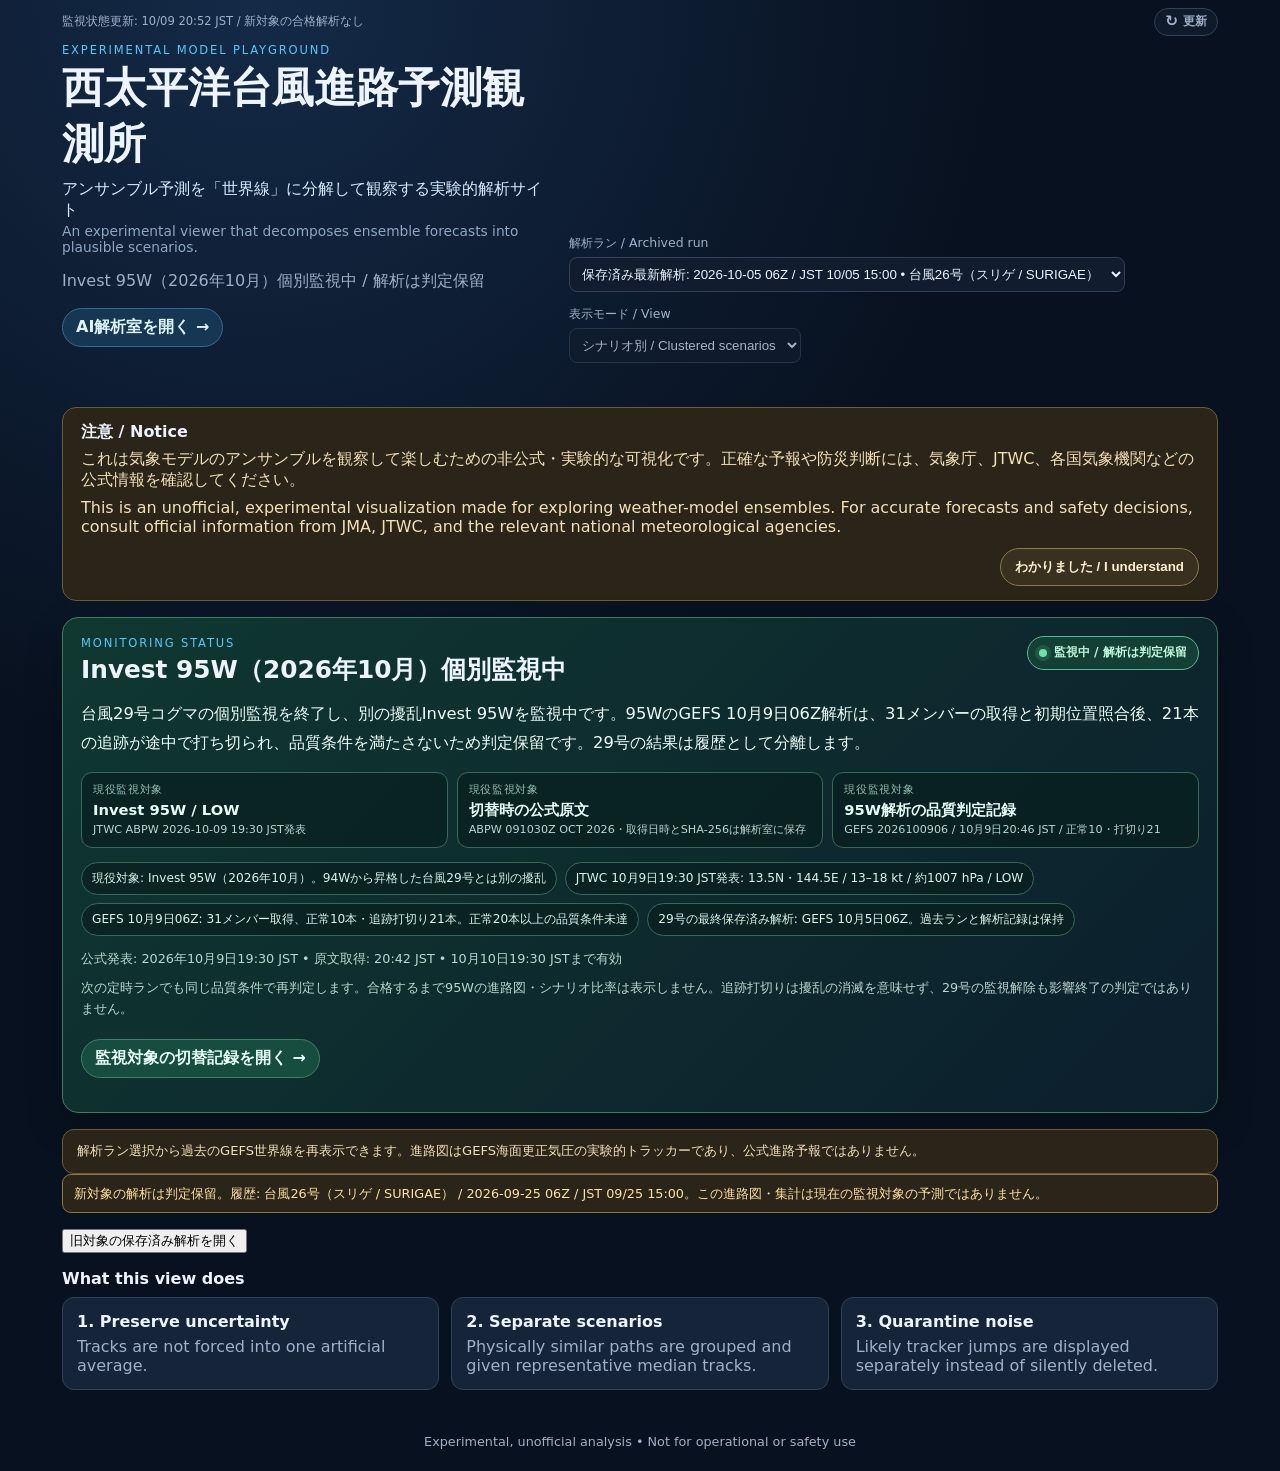
==== commit 571d5b92: "Show quality-pending monitoring separately from archived storm analysis" ====
--- a/index.html
+++ b/index.html
@@ -7,7 +7,7 @@
 <link rel="stylesheet" href="refresh-control.css?v=20260730-last-updated">
 <link rel="stylesheet" href="target-layout.css?v=20260716-1748">
 <link rel="stylesheet" href="monitor-status.css?v=20260818-92w">
-<style>.trackingIdentityNotice{margin:0 0 10px;padding:9px 11px;border:1px solid #8f7747;border-radius:9px;background:#2a2419;color:#ffe1a3;font-size:.8rem;line-height:1.5}</style>
+<style>[hidden]{display:none!important}.trackingIdentityNotice{margin:0 0 10px;padding:9px 11px;border:1px solid #8f7747;border-radius:9px;background:#2a2419;color:#ffe1a3;font-size:.8rem;line-height:1.5}</style>
 </head>
 <body>
 <header>
@@ -68,7 +68,9 @@
   <aside class="archivedRunNotice" aria-label="保存済み解析データについて">
     解析ラン選択から過去のGEFS世界線を再表示できます。進路図はGEFS海面更正気圧の実験的トラッカーであり、公式進路予報ではありません。
   </aside>
-  <section class="layout mapFirst">
+  <p id="archiveSeparationNotice" class="trackingIdentityNotice" hidden aria-live="polite"></p>
+  <p><button id="archiveToggle" type="button" hidden aria-expanded="false">旧対象の保存済み解析を開く</button></p>
+  <section id="analysisMap" class="layout mapFirst">
     <div class="plotPanel">
       <div class="mapHeader">
         <div class="mapTitleBlock">
@@ -100,7 +102,7 @@
     </div>
     <aside><h2>Scenario groups</h2><div id="clusters"></div><h2>Selected member</h2><div id="detail" class="detail">地図上の線をタップしてください。</div></aside>
   </section>
-  <section class="situationPanel" aria-labelledby="situationTitle">
+  <section id="analysisSituation" class="situationPanel" aria-labelledby="situationTitle">
     <div class="situationHeader">
       <div><p class="eyebrow">TODAY'S SITUATION</p><h2 id="situationTitle">現在の見え方</h2></div>
       <span id="situationUpdated" class="updatedBadge">計算中…</span>
@@ -112,6 +114,7 @@
   <section><h2>What this view does</h2><div class="explain"><div><b>1. Preserve uncertainty</b><span>Tracks are not forced into one artificial average.</span></div><div><b>2. Separate scenarios</b><span>Physically similar paths are grouped and given representative median tracks.</span></div><div><b>3. Quarantine noise</b><span>Likely tracker jumps are displayed separately instead of silently deleted.</span></div></div></section>
 </main>
 <footer>Experimental, unofficial analysis • Not for operational or safety use</footer>
-<script src="app.js?v=20261004-tracking-quality-v2"></script>
+<script src="app.js?v=20261009-pending-target-v1"></script>
 <script src="refresh-control.js?v=20260727"></script>
 </body></html>
+
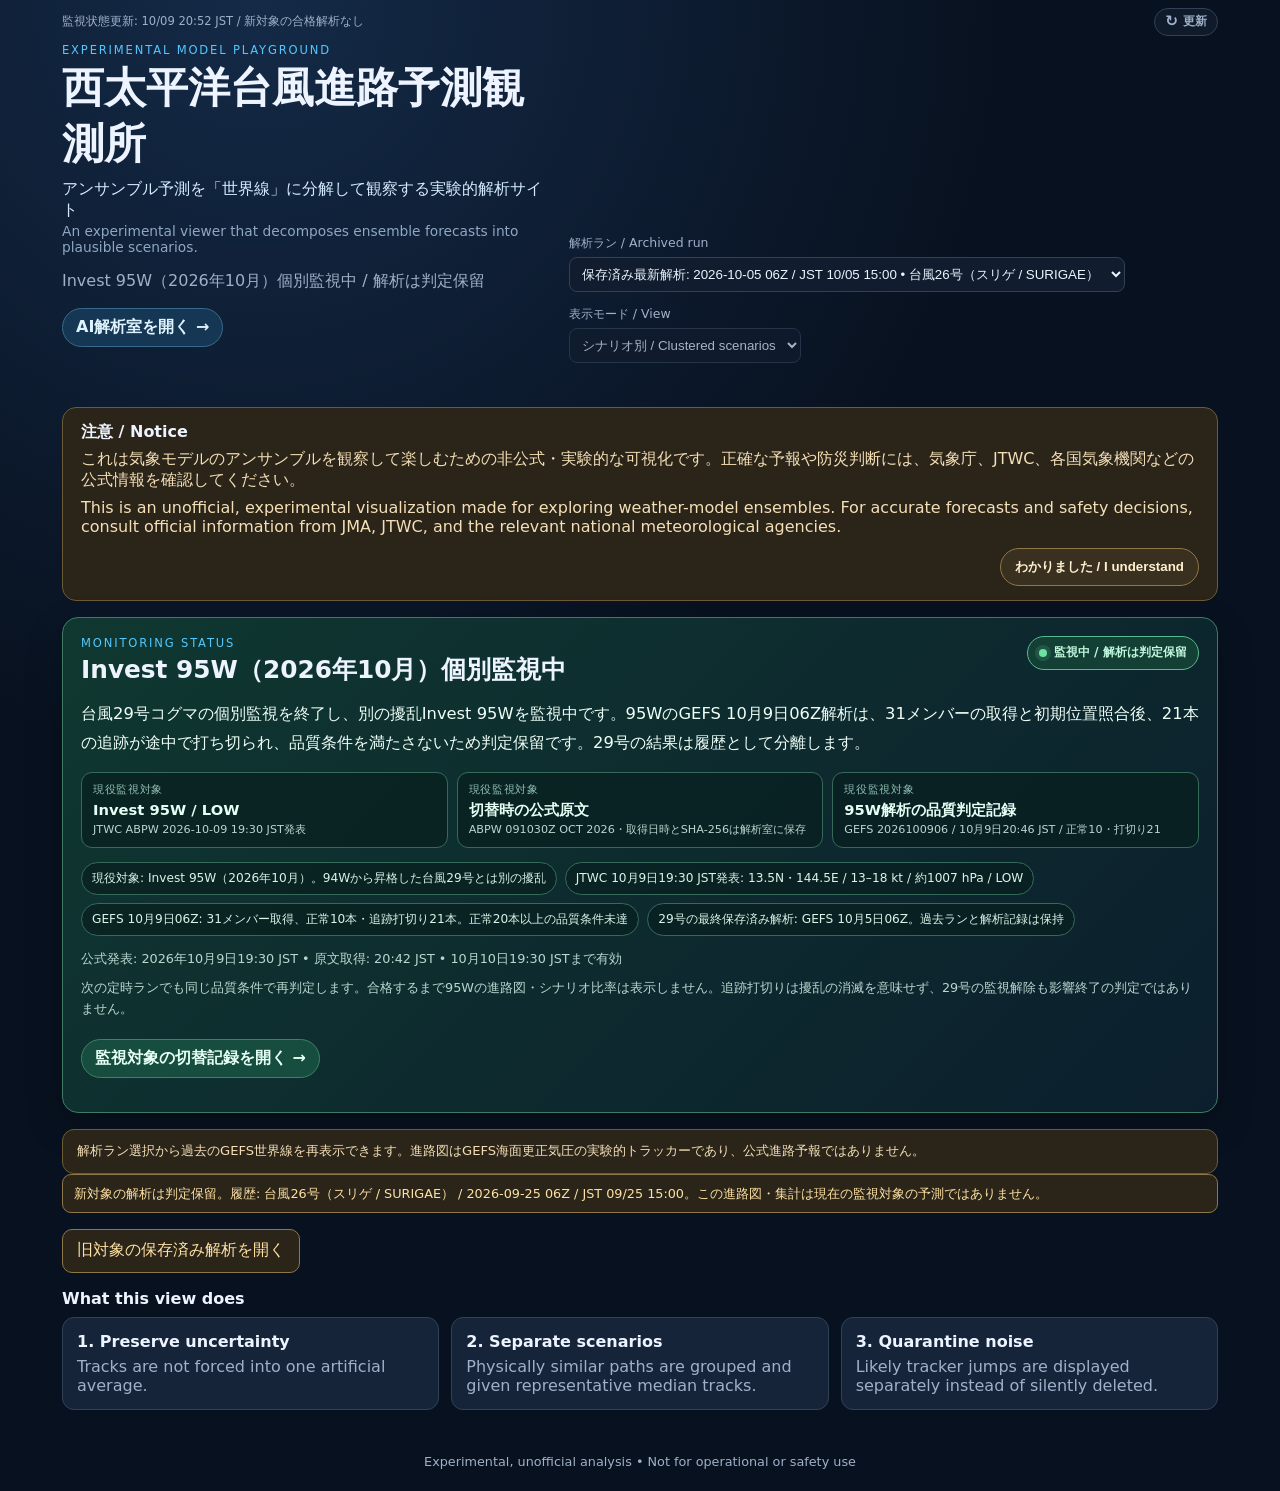
==== commit 9e03a995: "Constrain archived-run selector on mobile and require active pending state" ====
--- a/index.html
+++ b/index.html
@@ -7,7 +7,7 @@
 <link rel="stylesheet" href="refresh-control.css?v=20260730-last-updated">
 <link rel="stylesheet" href="target-layout.css?v=20260716-1748">
 <link rel="stylesheet" href="monitor-status.css?v=20260818-92w">
-<style>[hidden]{display:none!important}.trackingIdentityNotice{margin:0 0 10px;padding:9px 11px;border:1px solid #8f7747;border-radius:9px;background:#2a2419;color:#ffe1a3;font-size:.8rem;line-height:1.5}</style>
+<style>@media(max-width:800px){.headerLayout,.headerLayout>div,.controls,.controls label,.controls select{min-width:0;max-width:100%;width:100%}}#archiveToggle{min-height:44px;padding:9px 14px;border:1px solid #8f7747;border-radius:10px;background:#2a2419;color:#ffe1a3;font:inherit;cursor:pointer}[hidden]{display:none!important}.trackingIdentityNotice{margin:0 0 10px;padding:9px 11px;border:1px solid #8f7747;border-radius:9px;background:#2a2419;color:#ffe1a3;font-size:.8rem;line-height:1.5}</style>
 </head>
 <body>
 <header>
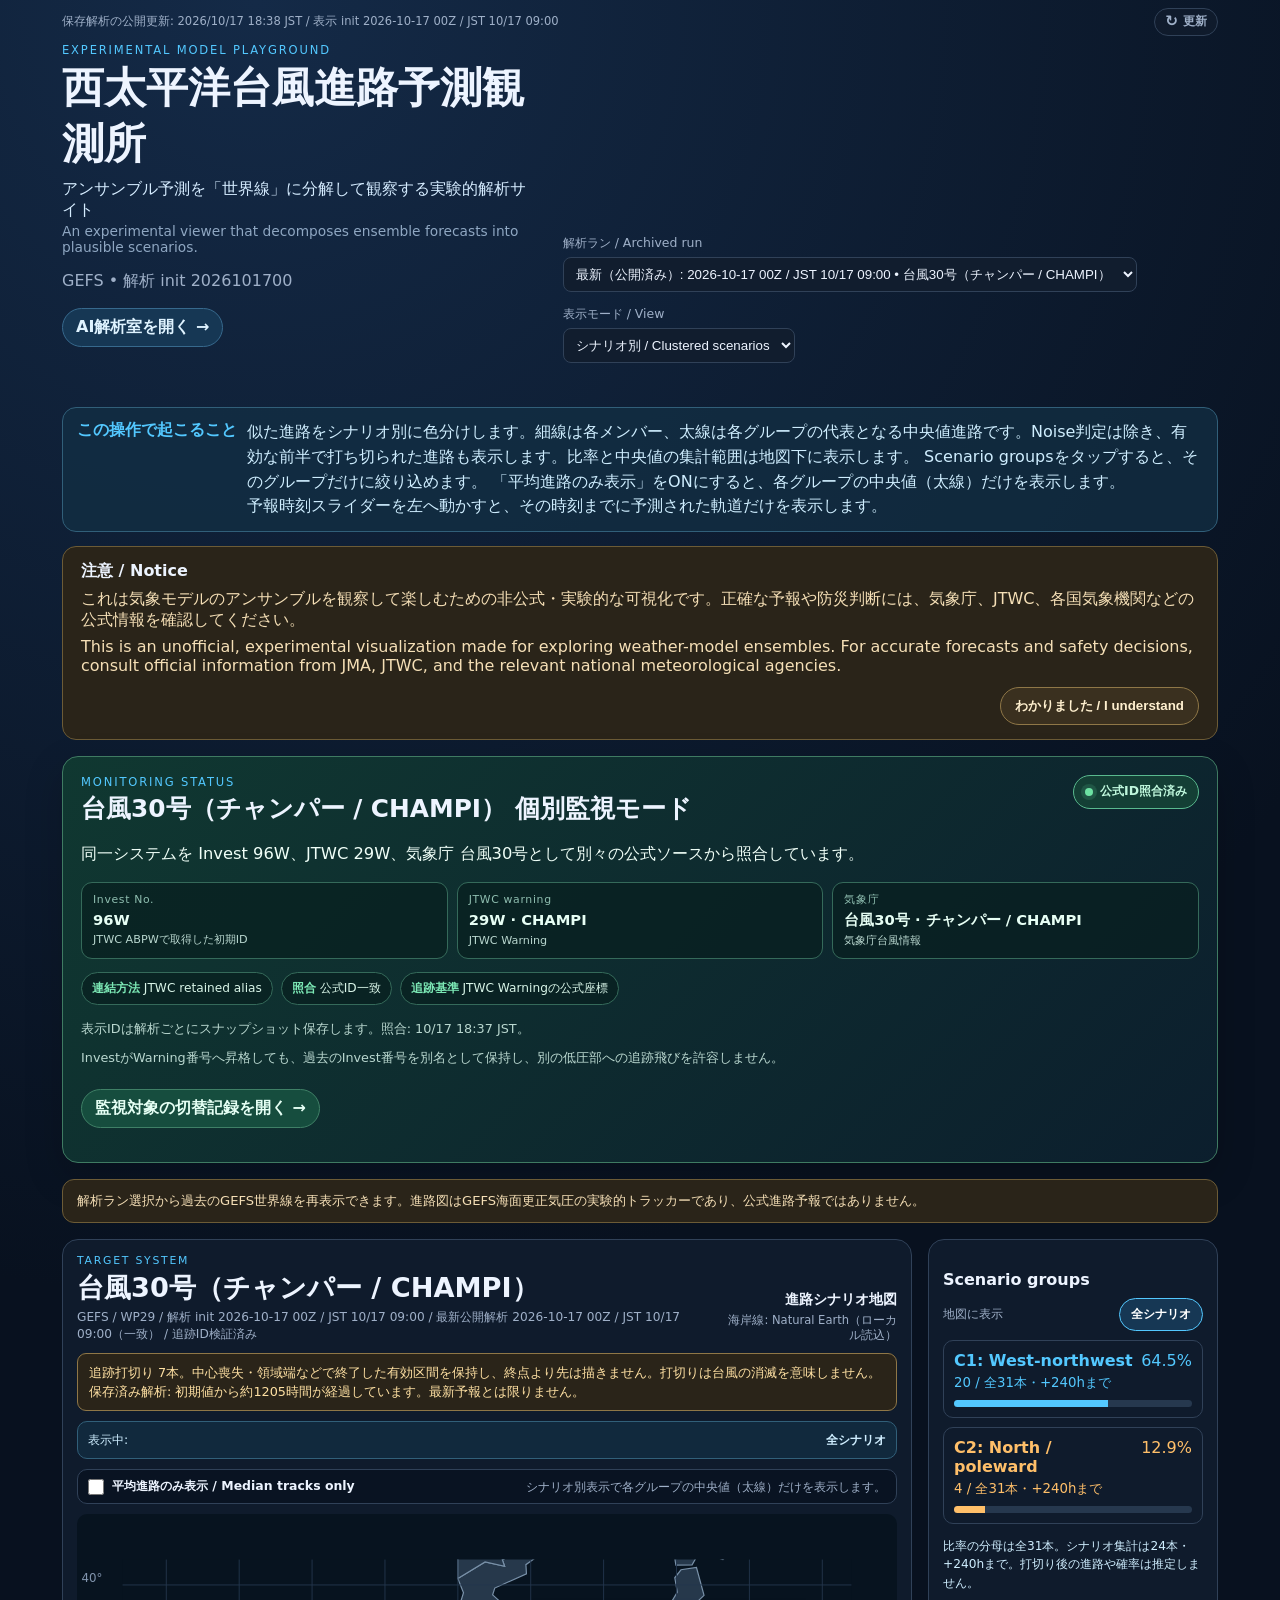
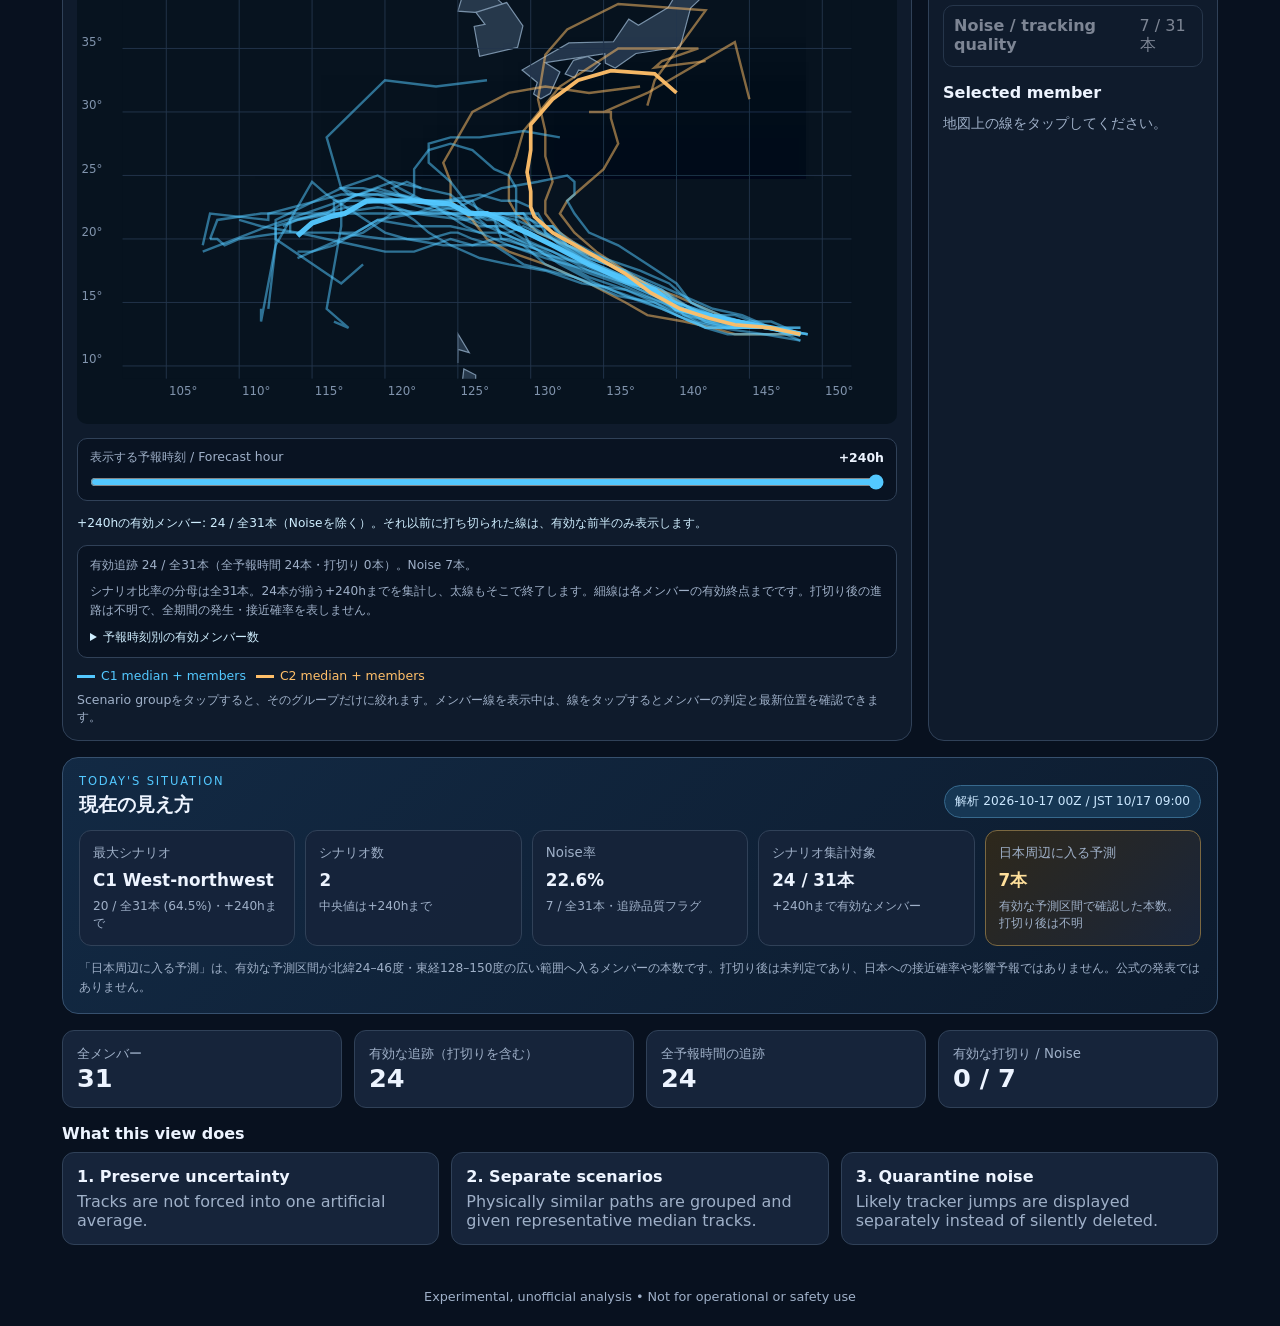
==== commit 1334c59c: "Preserve valid GEFS track prefixes and publish honest coverage and update health" ====
--- a/index.html
+++ b/index.html
@@ -3,7 +3,7 @@
 <head>
 <meta charset="utf-8"><meta name="viewport" content="width=device-width,initial-scale=1">
 <title>西太平洋台風進路予測観測所</title>
-<link rel="stylesheet" href="styles.css?v=20260821-median-only">
+<link rel="stylesheet" href="styles.css?v=20261018-partial-tracks">
 <link rel="stylesheet" href="refresh-control.css?v=20260730-last-updated">
 <link rel="stylesheet" href="target-layout.css?v=20260716-1748">
 <link rel="stylesheet" href="monitor-status.css?v=20260818-92w">
@@ -18,6 +18,7 @@
       更新
     </button>
   </div>
+  <p id="updateAttemptStatus" class="updateAttemptStatus" hidden aria-live="polite"></p>
   <div class="headerLayout">
     <div>
       <p class="eyebrow">EXPERIMENTAL MODEL PLAYGROUND</p>
@@ -97,6 +98,8 @@
         </span>
         <input id="hour" type="range" min="0" max="240" step="6" value="240">
       </label>
+      <p id="coverageAtHour" class="coverageAtHour" aria-live="polite"></p>
+      <section id="trackingCoverage" class="trackingCoverage" aria-label="追跡の有効範囲と集計分母"></section>
       <div class="legend" id="legend"></div>
       <p id="mapHint" class="mapHint">Scenario groupをタップすると、そのグループだけに絞れます。メンバー線を表示中は、線をタップするとメンバーの判定と最新位置を確認できます。</p>
     </div>
@@ -108,13 +111,13 @@
       <span id="situationUpdated" class="updatedBadge">計算中…</span>
     </div>
     <div id="situationCards" class="situationCards"><article class="situationCard"><small>状況カード</small><strong>計算中…</strong><span>最新データを読み込んでいます</span></article></div>
-    <p class="situationNote">「日本に来そうな予感」は、Noiseを除いた進路が日本周辺の広い監視範囲へ入る割合から算出する実験的な参考表示です。公式の発表ではありません。</p>
+    <p class="situationNote">「日本周辺に入る予測」は、有効な予測区間が北緯24–46度・東経128–150度の広い範囲へ入るメンバーの本数です。打切り後は未判定であり、日本への接近確率や影響予報ではありません。公式の発表ではありません。</p>
   </section>
   <section id="metrics" class="metrics"></section>
   <section><h2>What this view does</h2><div class="explain"><div><b>1. Preserve uncertainty</b><span>Tracks are not forced into one artificial average.</span></div><div><b>2. Separate scenarios</b><span>Physically similar paths are grouped and given representative median tracks.</span></div><div><b>3. Quarantine noise</b><span>Likely tracker jumps are displayed separately instead of silently deleted.</span></div></div></section>
 </main>
 <footer>Experimental, unofficial analysis • Not for operational or safety use</footer>
-<script src="app.js?v=20261009-pending-target-v1"></script>
+<script src="app.js?v=20261018-partial-tracks"></script>
 <script src="refresh-control.js?v=20260727"></script>
 </body></html>
 
--- a/styles.css
+++ b/styles.css
@@ -6,3 +6,20 @@
 
 .mapDisplayControls{display:flex;align-items:center;justify-content:space-between;gap:10px;margin:0 0 10px;padding:8px 10px;border:1px solid var(--line);border-radius:10px;background:rgba(8,17,31,.72);color:var(--muted);font-size:.78rem}.trackDisplayToggle{display:inline-flex;align-items:center;gap:8px;color:var(--text);font-weight:700;cursor:pointer}.trackDisplayToggle input{width:1rem;height:1rem;margin:0;accent-color:var(--accent);cursor:pointer}.trackDisplayToggle input:focus-visible{outline:2px solid var(--accent);outline-offset:2px}.trackDisplayToggle input:disabled{cursor:not-allowed}.trackDisplayToggle.is-disabled{cursor:not-allowed;opacity:.58}.mapDisplayControls small{color:var(--muted);font-size:.72rem;line-height:1.4;text-align:right}@media(max-width:800px){.mapDisplayControls{align-items:flex-start;flex-direction:column}.mapDisplayControls small{text-align:left}}
 .median-only .track{display:none}
+
+/* Valid prefixes remain visible; endpoint rings mark termination without invented tails. */
+:root{--terminated:#f2cc80}
+.terminatedTrack{stroke:var(--terminated);opacity:.7}
+.terminationEndpoint{fill:var(--bg);stroke-width:2;opacity:1}
+.trackPoint{fill:currentColor;opacity:.65}
+.terminatedCard{color:var(--terminated)}
+.clusterScopeNote,.coverageAtHour{font-size:.76rem;line-height:1.55;color:#cfeeff}
+.trackingCoverage{margin:10px 0;padding:10px 12px;border:1px solid var(--line);border-radius:10px;background:rgba(8,17,31,.72);font-size:.76rem;line-height:1.55}
+.trackingCoverage p{margin:0 0 8px}
+.trackingCoverage summary{cursor:pointer;color:#cfeeff}
+.coverageLeads{display:grid;grid-template-columns:repeat(auto-fit,minmax(78px,1fr));gap:6px;padding:0;list-style:none}
+.coverageLeads li{display:flex;justify-content:space-between;gap:5px;padding:5px 7px;border:1px solid var(--line);border-radius:6px;color:var(--muted);font-variant-numeric:tabular-nums}
+.coverageLeads b{color:var(--text)}
+.updateAttemptStatus{width:100%;margin:0 0 12px;padding:9px 12px;border:1px solid var(--line);border-radius:10px;font-size:.76rem;line-height:1.55;overflow-wrap:anywhere}
+.updateAttemptStatus.is-failed{border-color:#8f7747;background:#2a2419;color:#ffe1a3}
+.median-only~.legend .terminatedLegend{display:none}
